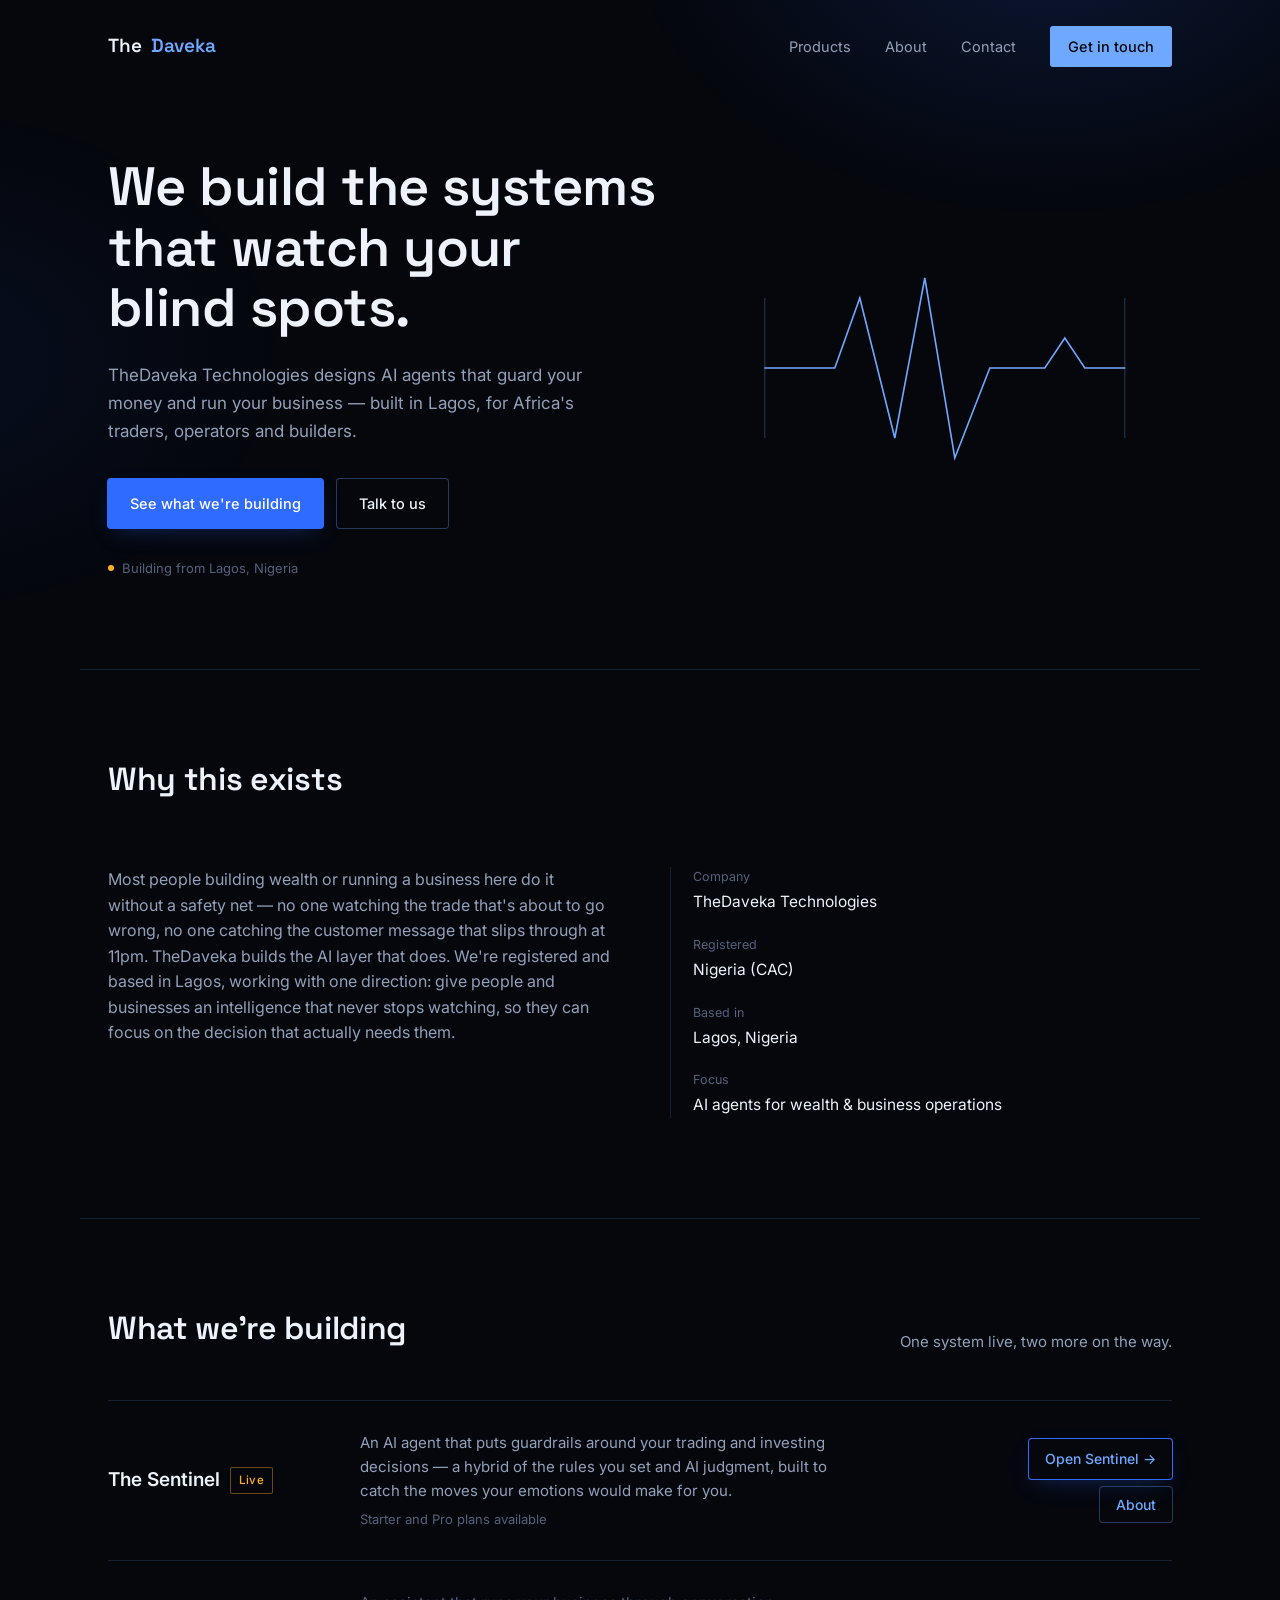
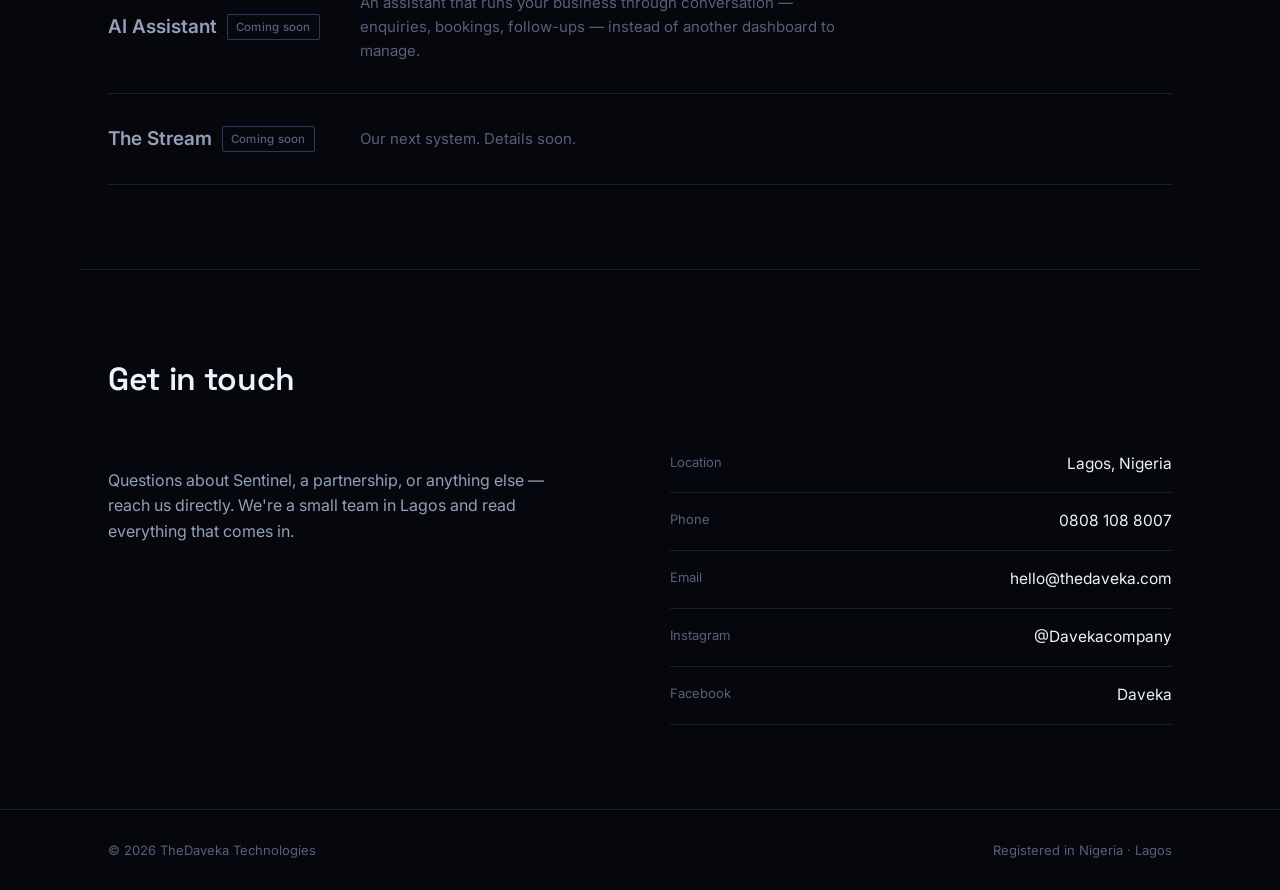
==== index.html @ 574f850a "Contact: use hello@thedaveka.com (fixes davecompany@gmail.com typo) Co-Authored-By: Claude Opus 5.5 " ====
<!DOCTYPE html>
<html lang="en">
<head>
<meta charset="UTF-8">
<meta name="viewport" content="width=device-width, initial-scale=1.0">
<title>TheDaveka Technologies — AI systems built to watch what matters</title>
<meta name="description" content="TheDaveka Technologies builds AI agents that guard your money and run your business. Based in Lagos, Nigeria.">
<link rel="icon" type="image/png" sizes="32x32" href="/favicon-32.png?v=3">
<link rel="icon" type="image/png" sizes="64x64" href="/favicon-64.png?v=3">
<link rel="apple-touch-icon" href="/apple-touch-icon.png">
<link rel="preconnect" href="https://fonts.googleapis.com">
<link rel="preconnect" href="https://fonts.gstatic.com" crossorigin>
<link href="https://fonts.googleapis.com/css2?family=Space+Grotesk:wght@400;500;600;700&family=Inter:wght@400;500;600&display=swap" rel="stylesheet">
<style>
  :root{
    --bg: #05070d;
    --bg-panel: #0a1120;
    --bg-panel-2: #0c1424;
    --rule: rgba(111,168,255,0.16);
    --rule-strong: rgba(111,168,255,0.32);
    --electric: #2f6bff;
    --electric-bright: #6fa8ff;
    --glow: rgba(47,107,255,0.35);
    --live: #ffb020;
    --text: #eef2fa;
    --text-muted: #93a0b8;
    --text-faint: #57607a;
    --max: 1120px;
  }
  *{ box-sizing: border-box; }
  html{ scroll-behavior: smooth; }
  body{
    margin:0; background: var(--bg); color: var(--text);
    font-family: 'Inter', -apple-system, sans-serif;
    font-size: 16px; line-height: 1.6; -webkit-font-smoothing: antialiased;
  }
  h1, h2, h3, .wordmark{ font-family: 'Space Grotesk', sans-serif; margin: 0; letter-spacing: -0.01em; }
  a{ color: inherit; text-decoration: none; }
  .wrap{ max-width: var(--max); margin: 0 auto; padding: 0 28px; }
  .ambient{
    position: fixed; inset: 0; z-index: 0; pointer-events: none;
    background:
      radial-gradient(700px 480px at 82% -8%, rgba(47,107,255,0.16), transparent 60%),
      radial-gradient(600px 420px at -6% 40%, rgba(47,107,255,0.08), transparent 60%);
  }
  header, main, footer{ position: relative; z-index: 1; }
  header{
    display:flex; align-items:center; justify-content:space-between;
    padding: 26px 28px; max-width: var(--max); margin: 0 auto;
  }
  .wordmark{ font-size: 19px; font-weight: 600; color: var(--text); display:flex; align-items:center; gap: 10px; }
  .wordmark span{ color: var(--electric-bright); }
  nav.links{ display:flex; align-items:center; gap: 34px; }
  nav.links a{ font-size: 14.5px; color: var(--text-muted); transition: color .15s ease; }
  nav.links a:hover{ color: var(--text); }
  nav.links a.cta{ color: var(--bg); background: var(--electric-bright); padding: 9px 18px; border-radius: 3px; font-weight: 500; }
  nav.links a.cta:hover{ background: #85b6ff; }
  .nav-toggle{ display:none; background:none; border:none; color: var(--text); font-size: 22px; cursor:pointer; }
  .hero{
    max-width: var(--max); margin: 0 auto; padding: 64px 28px 90px;
    display: grid; grid-template-columns: 1.1fr 0.9fr; gap: 56px; align-items: center;
  }
  .hero h1{ font-size: clamp(34px, 4.6vw, 54px); font-weight: 600; line-height: 1.12; color: var(--text); }
  .hero p.lede{ margin-top: 22px; max-width: 46ch; color: var(--text-muted); font-size: 17px; line-height: 1.65; }
  .hero .actions{ margin-top: 34px; display: flex; gap: 14px; flex-wrap: wrap; }
  .btn{ display: inline-block; padding: 13px 22px; border-radius: 3px; font-size: 14.5px; font-weight: 500; transition: all .15s ease; cursor: pointer; border: none; font-family: inherit; }
  .btn-primary{ background: var(--electric); color: #fff; box-shadow: 0 0 0 1px var(--electric), 0 8px 24px -8px var(--glow); }
  .btn-primary:hover{ background: var(--electric-bright); box-shadow: 0 0 0 1px var(--electric-bright), 0 8px 28px -6px var(--glow); }
  .btn-ghost{ color: var(--text); box-shadow: 0 0 0 1px var(--rule-strong); background: transparent; }
  .btn-ghost:hover{ box-shadow: 0 0 0 1px var(--electric-bright); }
  .btn-small{ padding: 9px 16px; font-size: 13px; }
  .hero .locale{ margin-top: 30px; font-size: 13px; color: var(--text-faint); display:flex; align-items:center; gap: 8px; }
  .dot{ width:6px; height:6px; border-radius:50%; background: var(--live); display:inline-block; flex-shrink:0; }
  .signal{ position: relative; height: 260px; }
  .signal svg{ width: 100%; height: 100%; display:block; }
  .signal-line{ fill:none; stroke: var(--electric-bright); stroke-width: 1.6; stroke-linecap: round; stroke-dasharray: 900; stroke-dashoffset: 900; animation: draw 2.2s ease-out forwards; }
  .rail{ stroke: var(--rule-strong); stroke-width: 1; }
  @keyframes draw{ to{ stroke-dashoffset: 0; } }
  @media (prefers-reduced-motion: reduce){ .signal-line{ animation: none; stroke-dashoffset: 0; } }
  section{ max-width: var(--max); margin: 0 auto; padding: 84px 28px; border-top: 1px solid var(--rule); }
  section > .head{ display:flex; justify-content: space-between; align-items: flex-end; gap: 24px; margin-bottom: 46px; }
  section h2{ font-size: clamp(24px, 3vw, 32px); font-weight: 600; }
  section .head p{ color: var(--text-muted); max-width: 38ch; font-size: 15px; margin: 10px 0 0; }
  .about-grid{ display:grid; grid-template-columns: 1fr 1fr; gap: 60px; }
  .about-grid p{ color: var(--text-muted); font-size: 16px; max-width: 52ch; }
  .facts{ display:flex; flex-direction: column; gap: 20px; padding-left: 22px; border-left: 1px solid var(--rule); }
  .facts dt{ font-size: 12.5px; color: var(--text-faint); margin-bottom: 3px; }
  .facts dd{ margin:0; font-size: 15.5px; color: var(--text); }
  .product-list{ border-top: 1px solid var(--rule); }
  .product{ display: grid; grid-template-columns: 220px 1fr auto; gap: 32px; align-items: center; padding: 30px 0; border-bottom: 1px solid var(--rule); position: relative; }
  .product .name{ display:flex; align-items:center; gap: 10px; font-size: 19px; font-weight: 600; }
  .status{ font-size: 11.5px; font-weight: 500; padding: 4px 9px; border-radius: 2px; letter-spacing: 0.02em; }
  .status.live{ color: var(--live); box-shadow: inset 0 0 0 1px rgba(255,176,32,0.4); }
  .status.soon{ color: var(--text-faint); box-shadow: inset 0 0 0 1px var(--rule-strong); }
  .product .desc{ color: var(--text-muted); font-size: 15px; max-width: 54ch; }
  .product .desc .meta{ display:block; margin-top: 6px; color: var(--text-faint); font-size: 13px; }
  .product .action{ display:flex; flex-direction: column; gap: 8px; align-items: flex-end; }
  .product .action a, .product .action button{ font-size: 14px; color: var(--electric-bright); white-space: nowrap; background:none; }
  .product .action a:hover, .product .action button:hover{ color: #fff; }
  .product.dim .name, .product.dim .desc{ color: var(--text-faint); }
  .product.dim .name{ color: var(--text-muted); }
  .sentinel-charts{ position: absolute; right: 0; top: 0; bottom: 0; width: 260px; opacity: 0.16; pointer-events: none; overflow: hidden; display:flex; }
  .sentinel-charts img{ height: 100%; width: auto; object-fit: cover; }
  @media (max-width: 860px){ .sentinel-charts{ display:none; } }
  .contact-grid{ display:grid; grid-template-columns: 1fr 1fr; gap: 60px; }
  .contact-grid p{ color: var(--text-muted); font-size: 16px; max-width: 44ch; }
  .contact-list{ list-style:none; margin:0; padding:0; }
  .contact-list li{ padding: 16px 0; border-bottom: 1px solid var(--rule); display:flex; justify-content: space-between; gap: 20px; }
  .contact-list li:first-child{ padding-top: 0; }
  .contact-list .label{ color: var(--text-faint); font-size: 13px; }
  .contact-list .value{ font-size: 15.5px; text-align:right; }
  .contact-list a.value:hover{ color: var(--electric-bright); }
  footer{ border-top: 1px solid var(--rule); }
  footer .wrap{ padding: 30px 28px; display:flex; justify-content: space-between; align-items:center; font-size: 13px; color: var(--text-faint); }
  .footer-brand{ display:flex; align-items:center; gap:8px; }
  .footer-mark{ height:16px; width:auto; opacity:0.8; }

  /* Modal */
  .modal-overlay{
    position: fixed; inset: 0; z-index: 50; background: rgba(2,3,7,0.72);
    display: none; align-items: flex-start; justify-content: center;
    padding: 60px 20px; overflow-y: auto; backdrop-filter: blur(3px);
  }
  .modal-overlay.open{ display: flex; }
  .modal{
    background: var(--bg-panel); border: 1px solid var(--rule-strong); border-radius: 6px;
    max-width: 640px; width: 100%; padding: 40px 36px 36px; position: relative;
    box-shadow: 0 30px 80px -20px rgba(0,0,0,0.6);
    animation: modalIn .25s ease-out;
  }
  @keyframes modalIn{ from{ opacity:0; transform: translateY(8px);} to{opacity:1; transform:translateY(0);} }
  @media (prefers-reduced-motion: reduce){ .modal{ animation: none; } }
  .modal-close{
    position: absolute; top: 20px; right: 20px; background: none; border: none;
    color: var(--text-faint); font-size: 22px; cursor: pointer; line-height: 1; padding: 4px;
  }
  .modal-close:hover{ color: var(--text); }
  .modal .status.live{ display:inline-block; margin-bottom: 14px; }
  .modal h3{ font-size: 26px; font-weight: 600; margin-bottom: 6px; }
  .modal .sub{ color: var(--text-muted); font-size: 15px; margin-bottom: 28px; }
  .modal h4{
    font-family: 'Space Grotesk', sans-serif; font-size: 13px; font-weight: 600;
    color: var(--electric-bright); text-transform: uppercase; letter-spacing: 0.06em;
    margin: 26px 0 10px;
  }
  .modal h4:first-of-type{ margin-top: 0; }
  .modal p{ color: var(--text-muted); font-size: 15px; line-height: 1.65; margin: 0; }
  .modal ul{ margin: 0; padding-left: 20px; color: var(--text-muted); font-size: 15px; line-height: 1.7; }
  .modal ul li{ margin-bottom: 6px; }
  .modal ol{ margin: 0; padding-left: 20px; color: var(--text-muted); font-size: 15px; line-height: 1.7; }
  .modal ol li{ margin-bottom: 8px; }
  .modal ol li strong{ color: var(--text); }

  @media (max-width: 860px){
    nav.links{
      position: fixed; inset: 64px 0 0 0; background: var(--bg); flex-direction: column;
      align-items: flex-start; padding: 30px 28px; gap: 22px; border-top: 1px solid var(--rule);
      transform: translateY(-8px); opacity: 0; pointer-events: none; transition: all .18s ease;
    }
    nav.links.open{ opacity:1; pointer-events:auto; transform: translateY(0); }
    .nav-toggle{ display:block; }
    .hero{ grid-template-columns: 1fr; padding-top: 40px; }
    .signal{ order:-1; height: 180px; }
    .about-grid, .contact-grid{ grid-template-columns: 1fr; gap: 40px; }
    .facts{ border-left:none; border-top: 1px solid var(--rule); padding-left:0; padding-top: 22px; }
    .product{ grid-template-columns: 1fr; gap: 10px; }
    .product .action{ align-items: flex-start; margin-top: 4px; }
    section{ padding: 60px 24px; }
    section > .head{ flex-direction:column; align-items:flex-start; }
    .modal{ padding: 30px 22px 26px; }
  }
</style>
</head>
<body>

<div class="ambient"></div>

<header>
  <a href="#top" class="wordmark">The<span>Daveka</span></a>
  <button class="nav-toggle" aria-label="Toggle menu" onclick="document.querySelector('nav.links').classList.toggle('open')">&#9776;</button>
  <nav class="links">
    <a href="#products">Products</a>
    <a href="#about">About</a>
    <a href="#contact">Contact</a>
    <a href="#contact" class="cta">Get in touch</a>
  </nav>
</header>

<main id="top">

  <div class="hero">
    <div>
      <h1>We build the systems that watch your blind spots.</h1>
      <p class="lede">TheDaveka Technologies designs AI agents that guard your money and run your business — built in Lagos, for Africa's traders, operators and builders.</p>
      <div class="actions">
        <a href="#products" class="btn btn-primary">See what we're building</a>
        <a href="#contact" class="btn btn-ghost">Talk to us</a>
      </div>
      <div class="locale"><span class="dot"></span> Building from Lagos, Nigeria</div>
    </div>

    <div class="signal">
      <svg viewBox="0 0 400 260" preserveAspectRatio="xMidYMid meet">
        <line class="rail" x1="20" y1="60" x2="20" y2="200"></line>
        <line class="rail" x1="380" y1="60" x2="380" y2="200"></line>
        <path class="signal-line" d="M 20 130 L 90 130 L 115 60 L 150 200 L 180 40 L 210 220 L 245 130 L 300 130 L 320 100 L 340 130 L 380 130"></path>
      </svg>
    </div>
  </div>

  <section id="about">
    <div class="head"><h2>Why this exists</h2></div>
    <div class="about-grid">
      <p>Most people building wealth or running a business here do it without a safety net — no one watching the trade that's about to go wrong, no one catching the customer message that slips through at 11pm. TheDaveka builds the AI layer that does. We're registered and based in Lagos, working with one direction: give people and businesses an intelligence that never stops watching, so they can focus on the decision that actually needs them.</p>
      <dl class="facts">
        <div><dt>Company</dt><dd>TheDaveka Technologies</dd></div>
        <div><dt>Registered</dt><dd>Nigeria (CAC)</dd></div>
        <div><dt>Based in</dt><dd>Lagos, Nigeria</dd></div>
        <div><dt>Focus</dt><dd>AI agents for wealth &amp; business operations</dd></div>
      </dl>
    </div>
  </section>

  <section id="products">
    <div class="head">
      <h2>What we're building</h2>
      <p>One system live, two more on the way.</p>
    </div>

    <div class="product-list">
      <div class="product">
        <div class="sentinel-charts">
          <img src="https://backend.composio.dev/api/v3/sl/-tG3QKhyFH" alt="">
          <img src="https://backend.composio.dev/api/v3/sl/f18t-yPF2W" alt="">
        </div>
        <div class="name">The Sentinel <span class="status live">Live</span></div>
        <div class="desc">An AI agent that puts guardrails around your trading and investing decisions — a hybrid of the rules you set and AI judgment, built to catch the moves your emotions would make for you.
          <span class="meta">Starter and Pro plans available</span>
        </div>
        <div class="action">
          <a class="btn btn-primary btn-small" href="/app">Open Sentinel &rarr;</a>
          <button class="btn btn-ghost btn-small" onclick="document.getElementById('sentinel-modal').classList.add('open'); document.body.style.overflow='hidden';">About</button>
        </div>
      </div>

      <div class="product dim">
        <div class="name">AI Assistant <span class="status soon">Coming soon</span></div>
        <div class="desc">An assistant that runs your business through conversation — enquiries, bookings, follow-ups — instead of another dashboard to manage.</div>
        <div class="action"></div>
      </div>

      <div class="product dim">
        <div class="name">The Stream <span class="status soon">Coming soon</span></div>
        <div class="desc">Our next system. Details soon.</div>
        <div class="action"></div>
      </div>
    </div>
  </section>

  <section id="contact">
    <div class="head"><h2>Get in touch</h2></div>
    <div class="contact-grid">
      <p>Questions about Sentinel, a partnership, or anything else — reach us directly. We're a small team in Lagos and read everything that comes in.</p>
      <ul class="contact-list">
        <li><span class="label">Location</span><span class="value">Lagos, Nigeria</span></li>
        <li><span class="label">Phone</span><a class="value" href="tel:+2348081088007">0808 108 8007</a></li>
        <li><span class="label">Email</span><a class="value" href="mailto:hello@thedaveka.com">hello@thedaveka.com</a></li>
        <li><span class="label">Instagram</span><a class="value" href="https://instagram.com/Davekacompany" target="_blank" rel="noopener">@Davekacompany</a></li>
        <li><span class="label">Facebook</span><a class="value" href="https://facebook.com/Daveka" target="_blank" rel="noopener">Daveka</a></li>
      </ul>
    </div>
  </section>

</main>

<footer>
  <div class="wrap">
    <span class="footer-brand">&copy; 2026 TheDaveka Technologies</span>
    <span>Registered in Nigeria &middot; Lagos</span>
  </div>
</footer>

<!-- Sentinel About Modal -->
<div class="modal-overlay" id="sentinel-modal" onclick="if(event.target===this){this.classList.remove('open'); document.body.style.overflow='';}">
  <div class="modal">
    <button class="modal-close" aria-label="Close" onclick="document.getElementById('sentinel-modal').classList.remove('open'); document.body.style.overflow='';">&times;</button>
    <span class="status live">Live</span>
    <h3>The Sentinel</h3>
    <p class="sub">An AI wealth guardrail agent, built to catch the moves your emotions would make for you.</p>

    <h4>What it is</h4>
    <p>Sentinel connects to your brokerage account and watches every trade against limits you set — combining hard rules with AI judgment, rather than relying on either alone. It doesn't trade for you; it catches the decisions you'd regret before they happen.</p>

    <h4>How to use it</h4>
    <ol>
      <li><strong>Connect your brokerage</strong> — one-time link to your existing account.</li>
      <li><strong>Set your guardrails</strong> — a per-transaction limit, a monthly allowance, and whether new asset classes are locked.</li>
      <li><strong>Let it watch</strong> — Sentinel monitors continuously, no manual checking required.</li>
      <li><strong>Review the log</strong> — every approved or blocked action comes with a plain-language reason.</li>
    </ol>

    <h4>Benefits</h4>
    <ul>
      <li>Removes emotional decision-making from high-stakes moments</li>
      <li>Full transparency — every action logged with its reasoning</li>
      <li>Works alongside you, not instead of you — you set the limits, it enforces them</li>
      <li>Scales from a single guardrail to full portfolio-wide discipline</li>
    </ul>

    <h4>Qualities</h4>
    <ul>
      <li>Hybrid intelligence — hard rules and AI judgment together, not one or the other</li>
      <li>Built for real accounts, with a live brokerage connection</li>
      <li>Always-on monitoring, nothing to remember to check</li>
      <li>Designed in Lagos for traders and operators who don't have a safety net</li>
    </ul>

    <p style="margin-top:24px"><a class="btn btn-primary" href="/app">Open Sentinel &rarr;</a></p>
  </div>
</div>

</body>
</html>
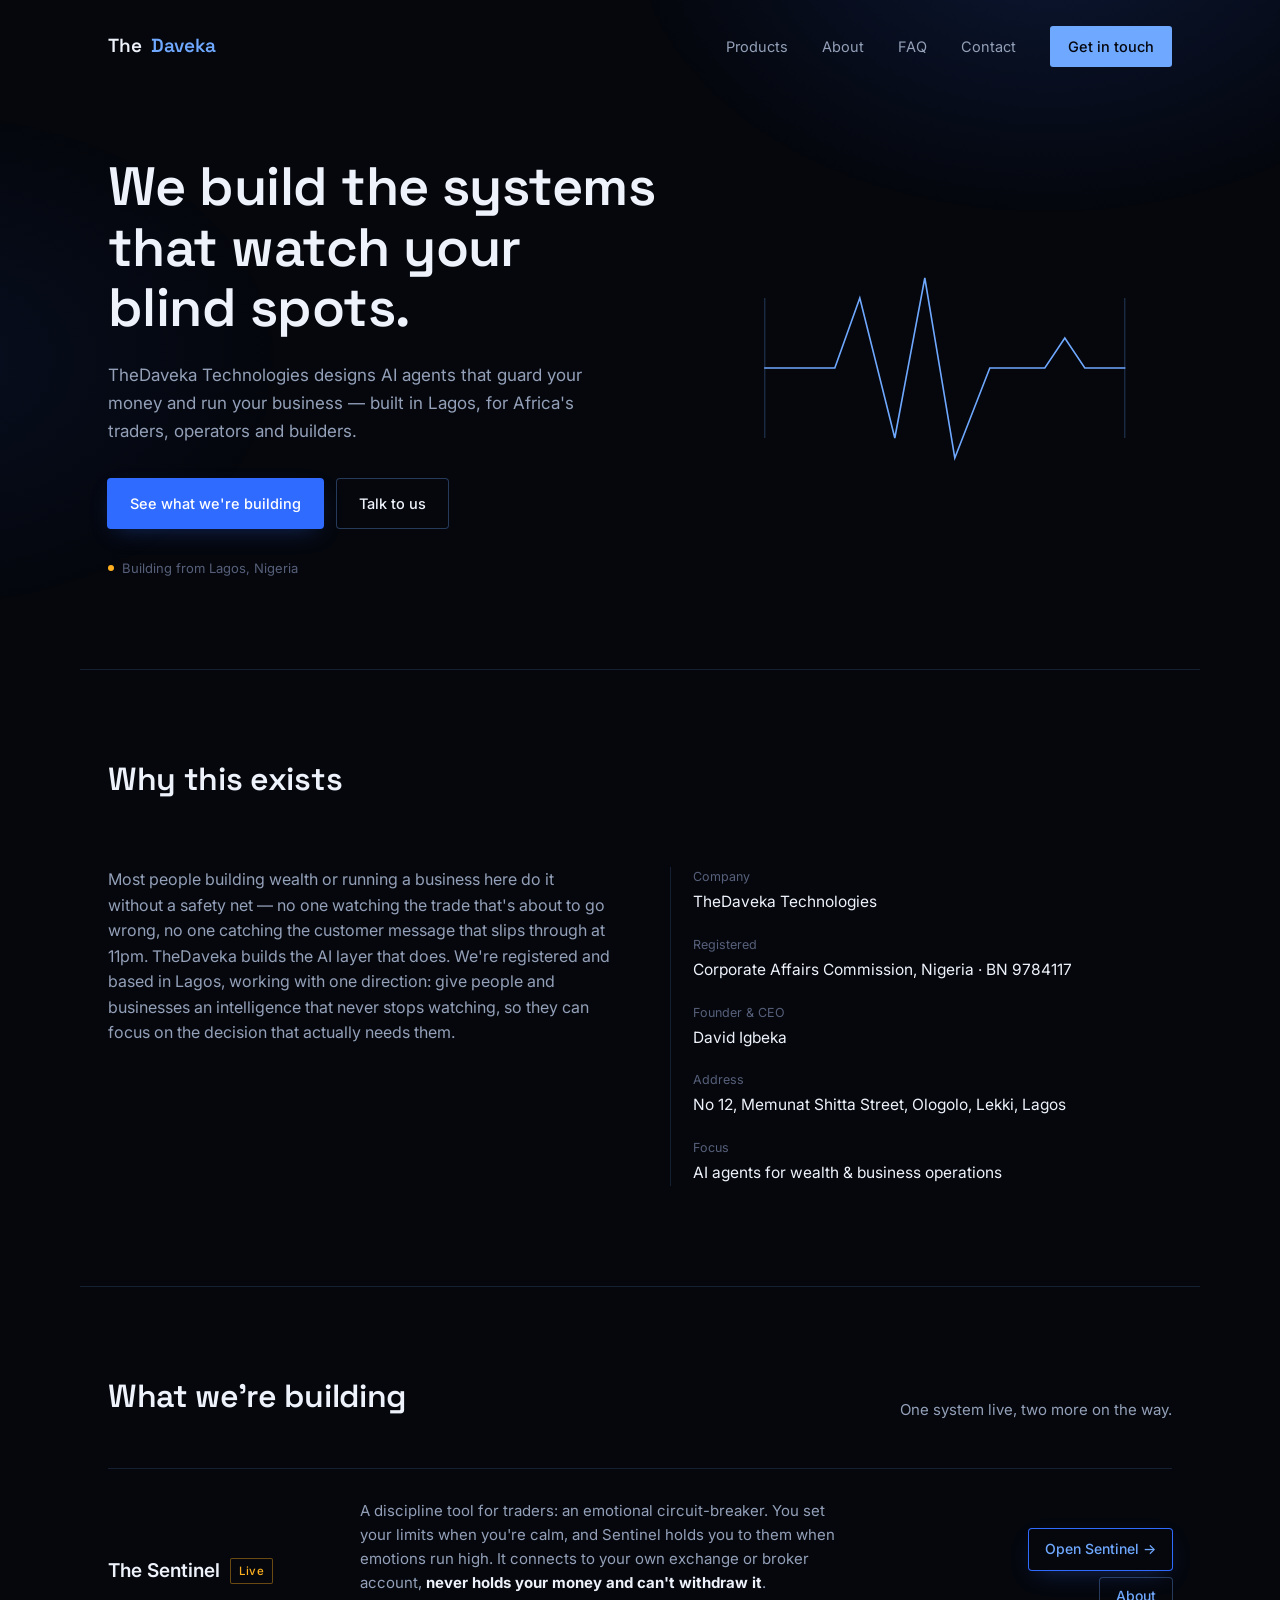
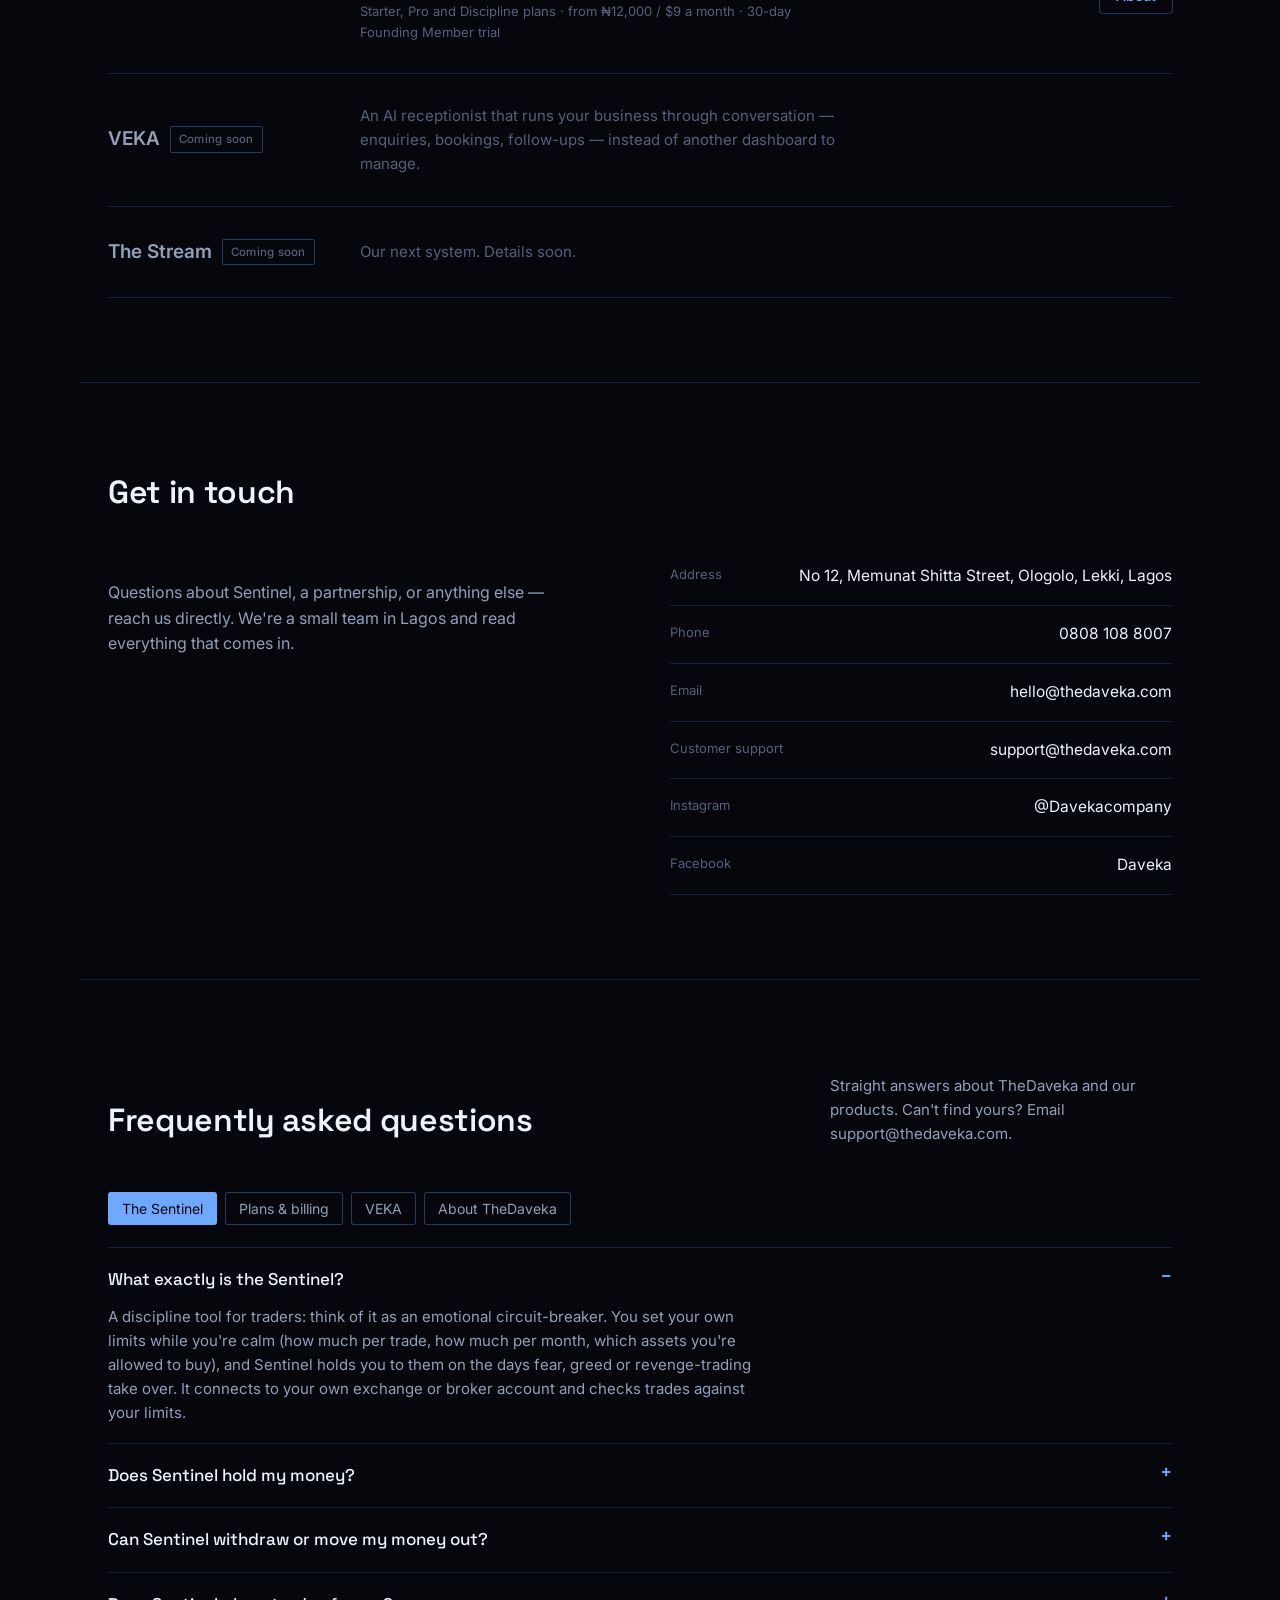
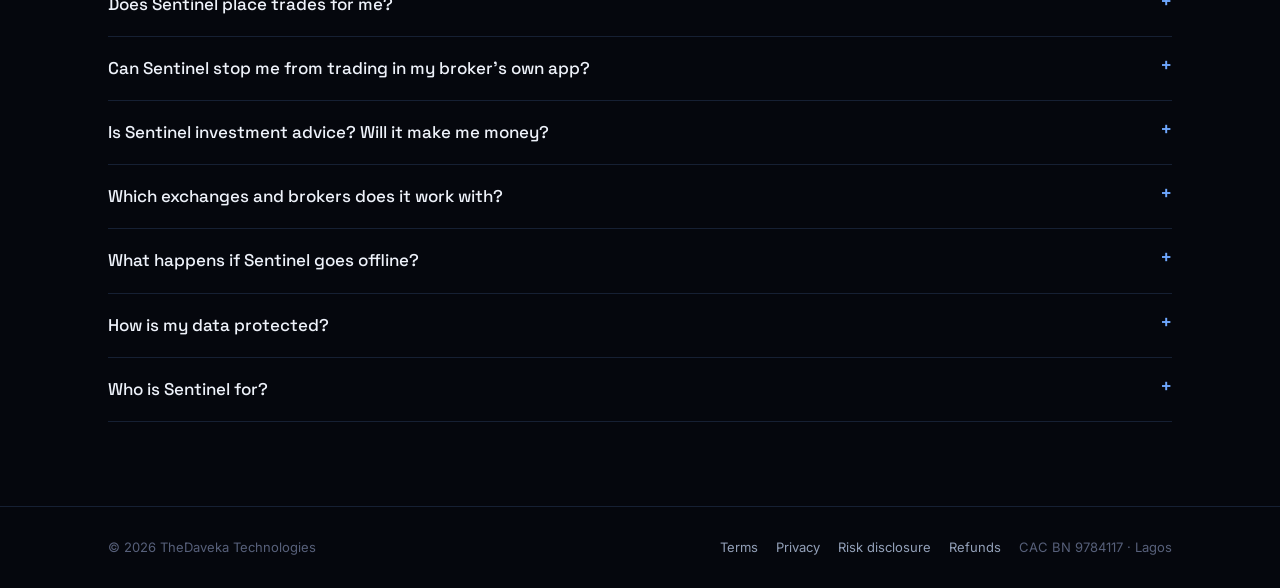
==== commit 06ad28f9: "Add legal pages, FAQ and Sentinel clarity - Terms, Privacy, Risk Disclosure and Cancellation & Refun" ====
--- a/index.html
+++ b/index.html
@@ -115,6 +115,26 @@
   .footer-brand{ display:flex; align-items:center; gap:8px; }
   .footer-mark{ height:16px; width:auto; opacity:0.8; }
 
+  .footer-links{ display:flex; gap:18px; flex-wrap:wrap; align-items:center; }
+  .footer-links a{ color: var(--text-muted); }
+  .footer-links a:hover{ color: var(--text); }
+  .faq-tabs{ display:flex; gap:8px; flex-wrap:wrap; margin-bottom: 22px; }
+  .faq-tab{ background:none; border:none; font-family:inherit; font-size:14px; color: var(--text-muted); padding: 8px 14px; border-radius: 3px; box-shadow: inset 0 0 0 1px var(--rule-strong); cursor:pointer; }
+  .faq-tab:hover{ color: var(--text); }
+  .faq-tab.on{ color: var(--bg); background: var(--electric-bright); box-shadow:none; }
+  .faq-group{ display:none; border-top: 1px solid var(--rule); }
+  .faq-group.on{ display:block; }
+  .faq-group details{ border-bottom: 1px solid var(--rule); padding: 18px 0; }
+  .faq-group summary{ cursor:pointer; font-family:'Space Grotesk',sans-serif; font-size: 17px; font-weight: 500; list-style:none; display:flex; justify-content:space-between; gap:20px; }
+  .faq-group summary::-webkit-details-marker{ display:none; }
+  .faq-group summary::after{ content:'+'; color: var(--electric-bright); font-size: 20px; line-height:1; }
+  .faq-group details[open] summary::after{ content:'\2212'; }
+  .faq-group details p, .faq-group details ul{ color: var(--text-muted); font-size: 15px; max-width: 72ch; margin: 12px 0 0; }
+  .faq-group details ul{ padding-left: 20px; }
+  .faq-group details a{ color: var(--electric-bright); }
+  .faq-group details strong{ color: var(--text); }
+  @media (max-width: 860px){ footer .wrap{ flex-direction:column; align-items:flex-start; gap:12px; } }
+
   /* Modal */
   .modal-overlay{
     position: fixed; inset: 0; z-index: 50; background: rgba(2,3,7,0.72);
@@ -181,6 +201,7 @@
   <nav class="links">
     <a href="#products">Products</a>
     <a href="#about">About</a>
+    <a href="#faq">FAQ</a>
     <a href="#contact">Contact</a>
     <a href="#contact" class="cta">Get in touch</a>
   </nav>
@@ -214,8 +235,9 @@
       <p>Most people building wealth or running a business here do it without a safety net — no one watching the trade that's about to go wrong, no one catching the customer message that slips through at 11pm. TheDaveka builds the AI layer that does. We're registered and based in Lagos, working with one direction: give people and businesses an intelligence that never stops watching, so they can focus on the decision that actually needs them.</p>
       <dl class="facts">
         <div><dt>Company</dt><dd>TheDaveka Technologies</dd></div>
-        <div><dt>Registered</dt><dd>Nigeria (CAC)</dd></div>
-        <div><dt>Based in</dt><dd>Lagos, Nigeria</dd></div>
+        <div><dt>Registered</dt><dd>Corporate Affairs Commission, Nigeria &middot; BN 9784117</dd></div>
+        <div><dt>Founder &amp; CEO</dt><dd>David Igbeka</dd></div>
+        <div><dt>Address</dt><dd>No 12, Memunat Shitta Street, Ologolo, Lekki, Lagos</dd></div>
         <div><dt>Focus</dt><dd>AI agents for wealth &amp; business operations</dd></div>
       </dl>
     </div>
@@ -234,8 +256,8 @@
           <img src="https://backend.composio.dev/api/v3/sl/f18t-yPF2W" alt="">
         </div>
         <div class="name">The Sentinel <span class="status live">Live</span></div>
-        <div class="desc">An AI agent that puts guardrails around your trading and investing decisions — a hybrid of the rules you set and AI judgment, built to catch the moves your emotions would make for you.
-          <span class="meta">Starter and Pro plans available</span>
+        <div class="desc">A discipline tool for traders: an emotional circuit-breaker. You set your limits when you're calm, and Sentinel holds you to them when emotions run high. It connects to your own exchange or broker account, <strong style="color:var(--text)">never holds your money and can't withdraw it</strong>.
+          <span class="meta">Starter, Pro and Discipline plans &middot; from &#8358;12,000 / $9 a month &middot; 30-day Founding Member trial</span>
         </div>
         <div class="action">
           <a class="btn btn-primary btn-small" href="/app">Open Sentinel &rarr;</a>
@@ -244,8 +266,8 @@
       </div>
 
       <div class="product dim">
-        <div class="name">AI Assistant <span class="status soon">Coming soon</span></div>
-        <div class="desc">An assistant that runs your business through conversation — enquiries, bookings, follow-ups — instead of another dashboard to manage.</div>
+        <div class="name">VEKA <span class="status soon">Coming soon</span></div>
+        <div class="desc">An AI receptionist that runs your business through conversation — enquiries, bookings, follow-ups — instead of another dashboard to manage.</div>
         <div class="action"></div>
       </div>
 
@@ -262,21 +284,93 @@
     <div class="contact-grid">
       <p>Questions about Sentinel, a partnership, or anything else — reach us directly. We're a small team in Lagos and read everything that comes in.</p>
       <ul class="contact-list">
-        <li><span class="label">Location</span><span class="value">Lagos, Nigeria</span></li>
+        <li><span class="label">Address</span><span class="value">No 12, Memunat Shitta Street, Ologolo, Lekki, Lagos</span></li>
         <li><span class="label">Phone</span><a class="value" href="tel:+2348081088007">0808 108 8007</a></li>
         <li><span class="label">Email</span><a class="value" href="mailto:hello@thedaveka.com">hello@thedaveka.com</a></li>
+        <li><span class="label">Customer support</span><a class="value" href="mailto:support@thedaveka.com">support@thedaveka.com</a></li>
         <li><span class="label">Instagram</span><a class="value" href="https://instagram.com/Davekacompany" target="_blank" rel="noopener">@Davekacompany</a></li>
         <li><span class="label">Facebook</span><a class="value" href="https://facebook.com/Daveka" target="_blank" rel="noopener">Daveka</a></li>
       </ul>
     </div>
   </section>
 
+  <section id="faq">
+    <div class="head">
+      <h2>Frequently asked questions</h2>
+      <p>Straight answers about TheDaveka and our products. Can't find yours? Email support@thedaveka.com.</p>
+    </div>
+
+    <div class="faq-tabs" role="tablist">
+      <button class="faq-tab on" data-tab="faq-sentinel">The Sentinel</button>
+      <button class="faq-tab" data-tab="faq-billing">Plans &amp; billing</button>
+      <button class="faq-tab" data-tab="faq-veka">VEKA</button>
+      <button class="faq-tab" data-tab="faq-general">About TheDaveka</button>
+    </div>
+
+    <div class="faq-group on" id="faq-sentinel">
+      <details open><summary>What exactly is the Sentinel?</summary>
+        <p>A discipline tool for traders: think of it as an emotional circuit-breaker. You set your own limits while you're calm (how much per trade, how much per month, which assets you're allowed to buy), and Sentinel holds you to them on the days fear, greed or revenge-trading take over. It connects to your own exchange or broker account and checks trades against your limits.</p></details>
+      <details><summary>Does Sentinel hold my money?</summary>
+        <p><strong>No. Never.</strong> Your money stays in your own exchange or broker account the whole time. Sentinel is software that connects to that account; it is not a wallet, bank, broker or fund, and we never receive, hold or manage your funds.</p></details>
+      <details><summary>Can Sentinel withdraw or move my money out?</summary>
+        <p><strong>No.</strong> Sentinel refuses any API key that has withdrawal permission. Where an exchange can't tell us a key's permissions, you must confirm the key can't withdraw before Sentinel will accept it. For MetaTrader, Sentinel only uses your read-only investor password. Even in the worst case, a Sentinel connection can't send your money anywhere.</p></details>
+      <details><summary>Does Sentinel place trades for me?</summary>
+        <p>Only if you allow it, and only inside your limits. You choose the access level when you connect:</p>
+        <ul>
+          <li><strong>Read-only:</strong> Sentinel watches your account and alerts you. It cannot place trades.</li>
+          <li><strong>Trading access:</strong> Sentinel can place trades you approve with one tap. If you also switch on <strong>Autopilot</strong> (off by default), it may place at most one trade a day on its own, still inside every limit you've set.</li>
+        </ul>
+        <p>Any trade above your confirmation amount always waits for your fingerprint or passkey.</p></details>
+      <details><summary>Can Sentinel stop me from trading in my broker's own app?</summary>
+        <p>No, and we want to be upfront about that. Sentinel can't block a trade you place directly in your exchange or broker's own app or website. What it does is check your account for those trades and email you if one breaks your limits, so you see it straight away instead of finding out at the end of the month.</p></details>
+      <details><summary>Is Sentinel investment advice? Will it make me money?</summary>
+        <p>No and no. Sentinel's recommendations are generated automatically from market data and your own rules. They're not personal investment advice, and Sentinel doesn't predict markets or guarantee profits. Its job is to protect you from your worst decisions, not to promise returns. Trading is risky and you can lose money. See our <a href="/risk">Risk Disclosure</a>.</p></details>
+      <details><summary>Which exchanges and brokers does it work with?</summary>
+        <p>Through SnapTrade: Coinbase, Binance, Kraken, Alpaca, Robinhood, Webull and many more. By API key: KuCoin, Luno and Quidax. Monitoring only: MetaTrader 4/5 brokers such as Exness, HFM and FXTM, and Deriv. The full, current list is on the connect screen in the app.</p></details>
+      <details><summary>What happens if Sentinel goes offline?</summary>
+        <p>Nothing happens to your money. Your exchange or broker account keeps working normally; Sentinel just can't monitor or alert until it's back. It doesn't sit between you and your account.</p></details>
+      <details><summary>How is my data protected?</summary>
+        <p>API keys are encrypted before they're stored, passwords are stored only as one-way hashes, all traffic uses HTTPS, and you can protect your account with a fingerprint or passkey. We never sell your data. See our <a href="/privacy">Privacy Policy</a>.</p></details>
+      <details><summary>Who is Sentinel for?</summary>
+        <p>Retail traders and investors in crypto, stocks and forex who know their own rules but sometimes break them in the moment, in Nigeria and worldwide.</p></details>
+    </div>
+
+    <div class="faq-group" id="faq-billing">
+      <details open><summary>How much does Sentinel cost?</summary>
+        <p><strong>Starter</strong> ₦12,000 / $9 a month · <strong>Pro</strong> ₦40,000 / $29 a month · <strong>Discipline</strong> ₦90,000 / $69 a month. Starter covers your guardrails, one-tap recommendations, optional Autopilot and alerts. Pro adds an AI agent that explains every recommendation in plain language. Discipline adds staged plans that complete large trades in safe steps.</p></details>
+      <details><summary>Is there a free trial?</summary>
+        <p>Yes. Founding Members can start a 30-day free trial with no card required. Founding Members on US-dollar pricing also keep the price they started on for as long as they stay subscribed.</p></details>
+      <details><summary>How do I pay?</summary>
+        <p>Naira payments go through Paystack (card, bank transfer and other local options). International card payments in US dollars are being added through Flutterwave. We never see or store your card details.</p></details>
+      <details><summary>Can I cancel anytime? Do you give refunds?</summary>
+        <p>You can cancel anytime in the app (Plans → "Update card or cancel subscription") or by emailing us. You keep access until the end of the month you've paid for and won't be charged again. Payments are non-refundable, except where the law requires it or you were charged in error. Full details: <a href="/refunds">Cancellation &amp; Refund Policy</a>.</p></details>
+      <details><summary>Can I change plans?</summary>
+        <p>Yes. Email support@thedaveka.com and we'll move you to the plan you want, without double-charging you.</p></details>
+      <details><summary>How do I close my account?</summary>
+        <p>Email support@thedaveka.com from your account's email address and we'll close it and delete your data, except records we must keep by law.</p></details>
+    </div>
+
+    <div class="faq-group" id="faq-veka">
+      <details open><summary>What is VEKA?</summary>
+        <p>VEKA is our upcoming AI receptionist for businesses. Details and FAQs will be added here when it launches.</p></details>
+    </div>
+
+    <div class="faq-group" id="faq-general">
+      <details open><summary>Who is TheDaveka?</summary>
+        <p>TheDaveka Technologies is a Nigerian technology company registered with the Corporate Affairs Commission (Business Name No. 9784117), founded and run by David Igbeka and based in Lekki, Lagos. We build AI systems that guard people's money and run businesses.</p></details>
+      <details><summary>Is TheDaveka a broker, bank or investment company?</summary>
+        <p>No. We make software. We don't hold customer money, take deposits, manage investments or give investment advice.</p></details>
+      <details><summary>How do I contact you?</summary>
+        <p>Email support@thedaveka.com for help with Sentinel, or hello@thedaveka.com for anything else. Call 0808 108 8007, or write to No 12, Memunat Shitta Street, Ologolo, Lekki, Lagos.</p></details>
+    </div>
+  </section>
+
 </main>
 
 <footer>
   <div class="wrap">
     <span class="footer-brand">&copy; 2026 TheDaveka Technologies</span>
-    <span>Registered in Nigeria &middot; Lagos</span>
+    <span class="footer-links"><a href="/terms">Terms</a><a href="/privacy">Privacy</a><a href="/risk">Risk disclosure</a><a href="/refunds">Refunds</a><span>CAC BN 9784117 &middot; Lagos</span></span>
   </div>
 </footer>
 
@@ -286,10 +380,26 @@
     <button class="modal-close" aria-label="Close" onclick="document.getElementById('sentinel-modal').classList.remove('open'); document.body.style.overflow='';">&times;</button>
     <span class="status live">Live</span>
     <h3>The Sentinel</h3>
-    <p class="sub">An AI wealth guardrail agent, built to catch the moves your emotions would make for you.</p>
+    <p class="sub">A discipline tool for traders, built to catch the moves your emotions would make for you.</p>
 
     <h4>What it is</h4>
-    <p>Sentinel connects to your brokerage account and watches every trade against limits you set — combining hard rules with AI judgment, rather than relying on either alone. It doesn't trade for you; it catches the decisions you'd regret before they happen.</p>
+    <p>Sentinel is an emotional circuit-breaker. You set your own limits while you're calm: how much per trade, how much per month, which assets you're allowed to buy. Sentinel connects to your own exchange or broker account and holds you to those limits, combining hard rules with AI judgment.</p>
+
+    <h4>What it does</h4>
+    <ul>
+      <li>Reads your balances, holdings and trades, with your permission</li>
+      <li>With read-only access, monitors your account and alerts you</li>
+      <li>With trading access, places trades you approve, or Autopilot trades if you switch it on (at most one a day), <strong>only inside your limits</strong></li>
+      <li>Emails you when a trade made outside Sentinel breaks your limits</li>
+    </ul>
+
+    <h4>What it never does</h4>
+    <ul>
+      <li><strong>Never holds your money.</strong> Your funds stay with your exchange or broker</li>
+      <li><strong>Never withdraws or moves money out.</strong> It refuses API keys that can withdraw</li>
+      <li>Doesn't give investment advice or promise profits</li>
+      <li>Can't stop a trade you place directly in your broker's own app (it alerts you instead)</li>
+    </ul>
 
     <h4>How to use it</h4>
     <ol>
@@ -319,5 +429,11 @@
   </div>
 </div>
 
+<script>
+document.querySelectorAll('.faq-tab').forEach(function(b){b.addEventListener('click',function(){
+  document.querySelectorAll('.faq-tab').forEach(function(x){x.classList.toggle('on',x===b)});
+  document.querySelectorAll('.faq-group').forEach(function(g){g.classList.toggle('on',g.id===b.dataset.tab)});
+});});
+</script>
 </body>
 </html>
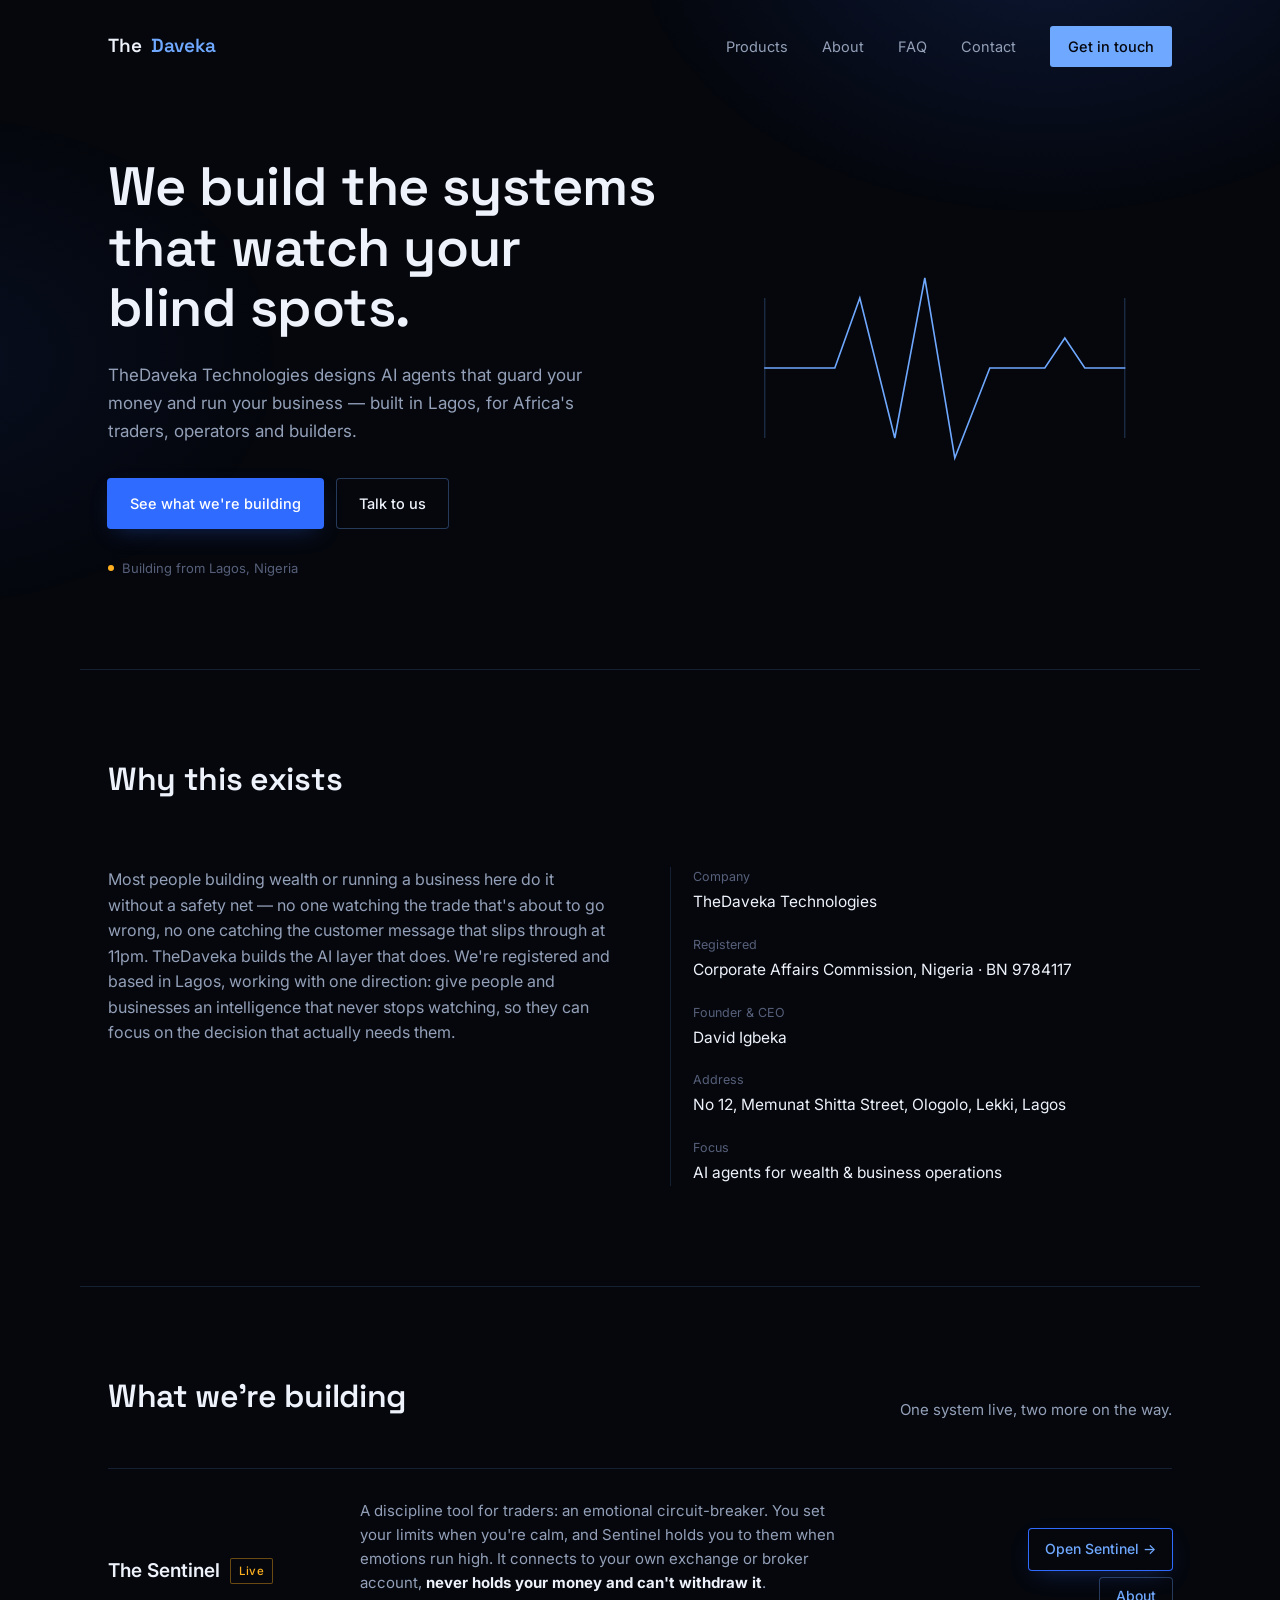
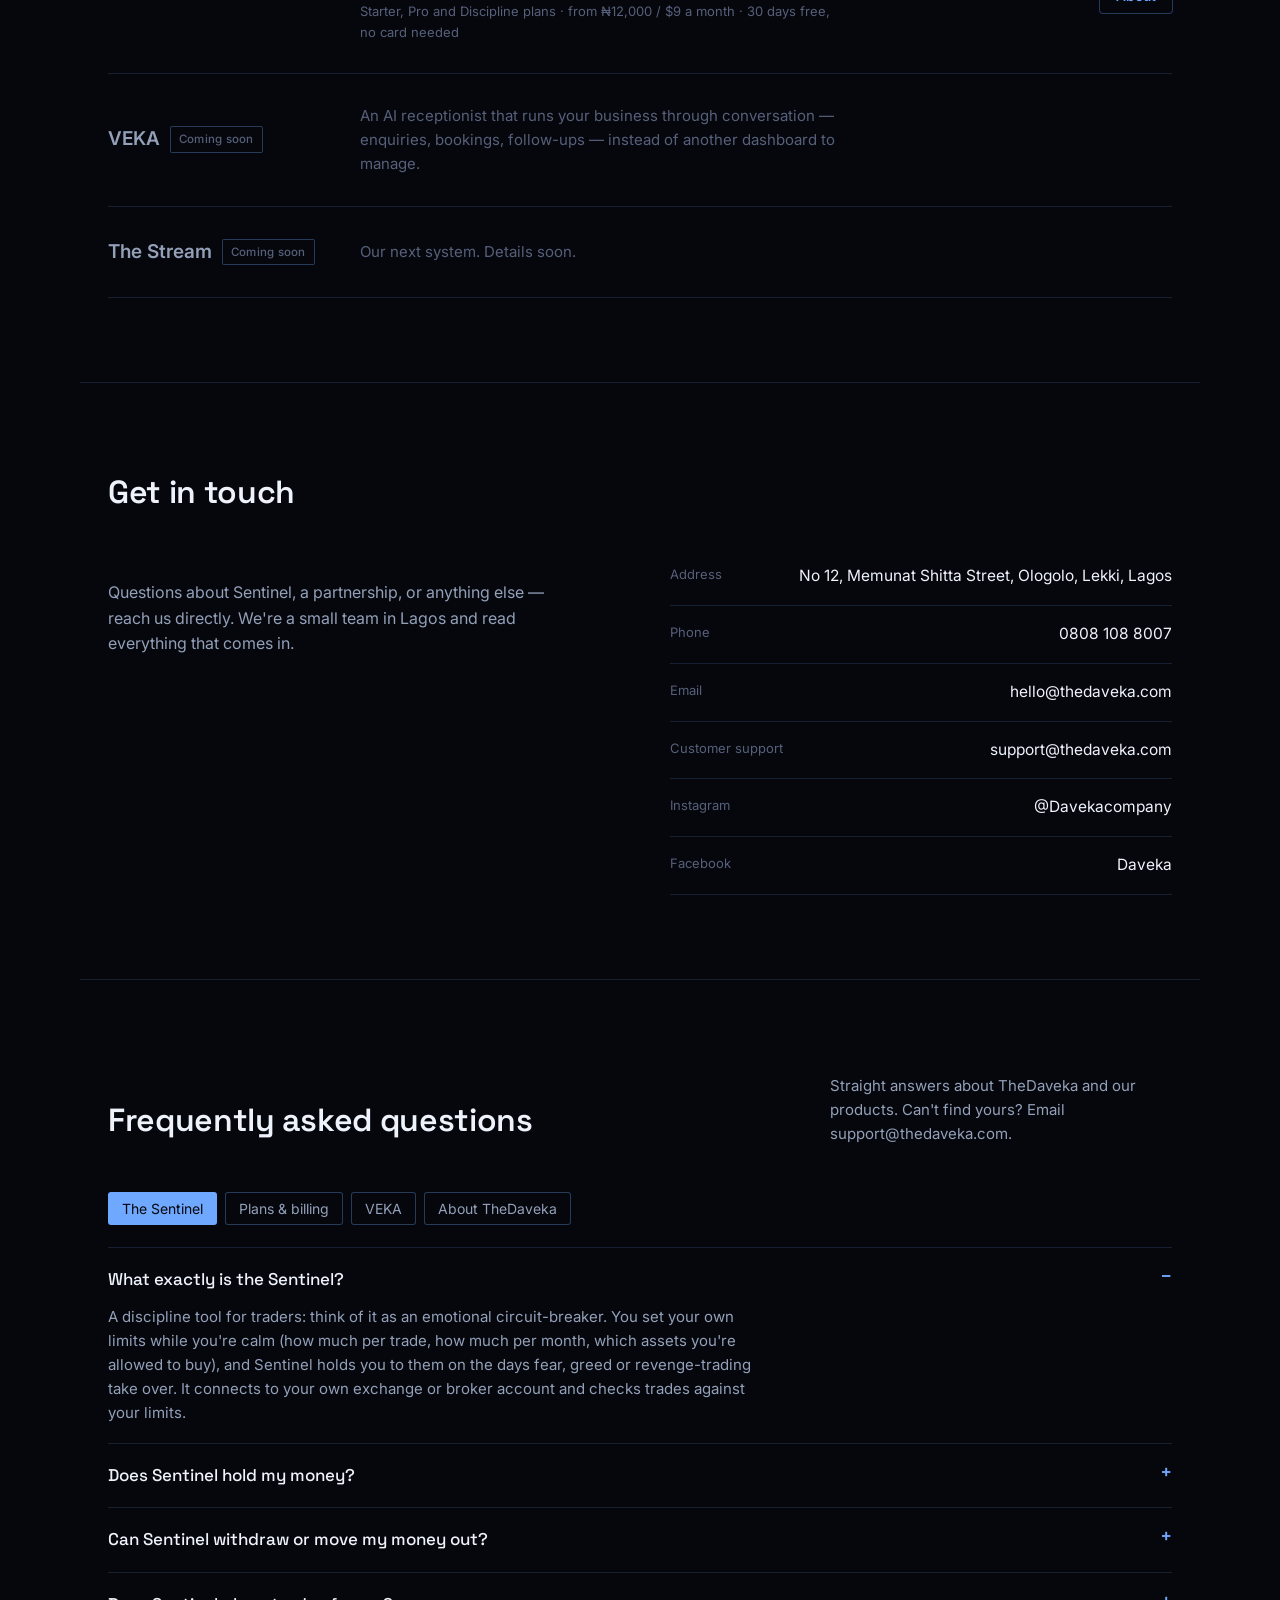
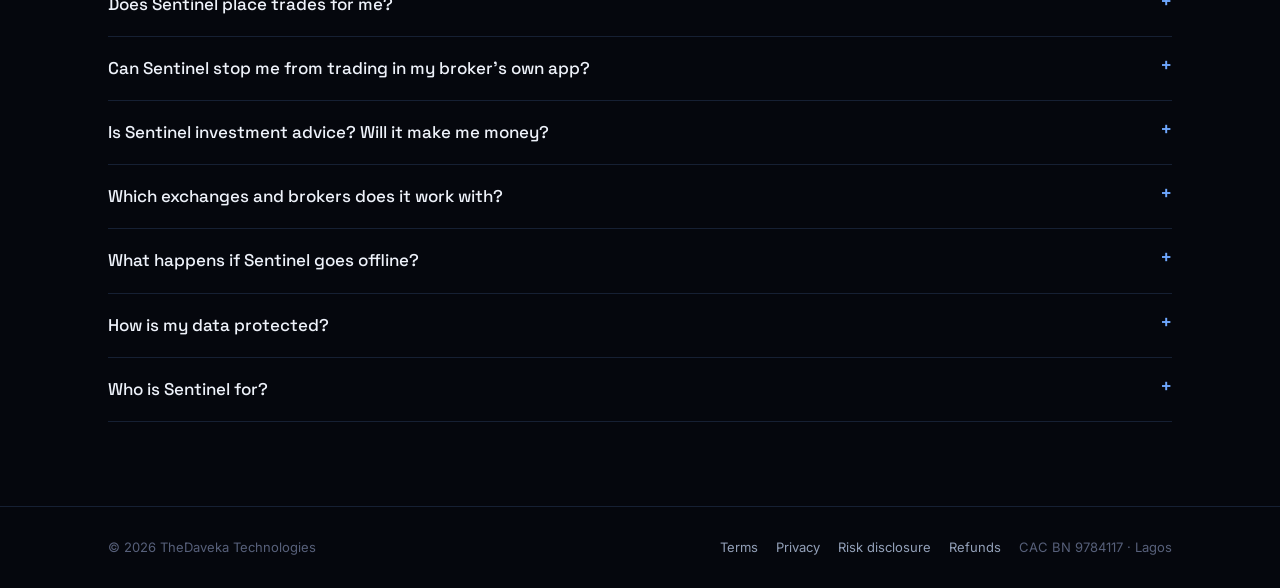
==== commit 01e157d4: "Free trial copy: 30 days free for everyone, no card needed Co-Authored-By: Claude Opus 5.5 <noreply@" ====
--- a/index.html
+++ b/index.html
@@ -257,7 +257,7 @@
         </div>
         <div class="name">The Sentinel <span class="status live">Live</span></div>
         <div class="desc">A discipline tool for traders: an emotional circuit-breaker. You set your limits when you're calm, and Sentinel holds you to them when emotions run high. It connects to your own exchange or broker account, <strong style="color:var(--text)">never holds your money and can't withdraw it</strong>.
-          <span class="meta">Starter, Pro and Discipline plans &middot; from &#8358;12,000 / $9 a month &middot; 30-day Founding Member trial</span>
+          <span class="meta">Starter, Pro and Discipline plans &middot; from &#8358;12,000 / $9 a month &middot; 30 days free, no card needed</span>
         </div>
         <div class="action">
           <a class="btn btn-primary btn-small" href="/app">Open Sentinel &rarr;</a>
@@ -339,7 +339,7 @@
       <details open><summary>How much does Sentinel cost?</summary>
         <p><strong>Starter</strong> ₦12,000 / $9 a month · <strong>Pro</strong> ₦40,000 / $29 a month · <strong>Discipline</strong> ₦90,000 / $69 a month. Starter covers your guardrails, one-tap recommendations, optional Autopilot and alerts. Pro adds an AI agent that explains every recommendation in plain language. Discipline adds staged plans that complete large trades in safe steps.</p></details>
       <details><summary>Is there a free trial?</summary>
-        <p>Yes. Founding Members can start a 30-day free trial with no card required. Founding Members on US-dollar pricing also keep the price they started on for as long as they stay subscribed.</p></details>
+        <p>Yes. Every new user, in Nigeria and abroad, can start any plan free for 30 days, with no card required. Nothing is charged when the trial ends; you only pay if you choose to continue. Founding Members on US-dollar pricing also keep the price they started on for as long as they stay subscribed.</p></details>
       <details><summary>How do I pay?</summary>
         <p>Naira payments go through Paystack (card, bank transfer and other local options). International card payments in US dollars are being added through Flutterwave. We never see or store your card details.</p></details>
       <details><summary>Can I cancel anytime? Do you give refunds?</summary>
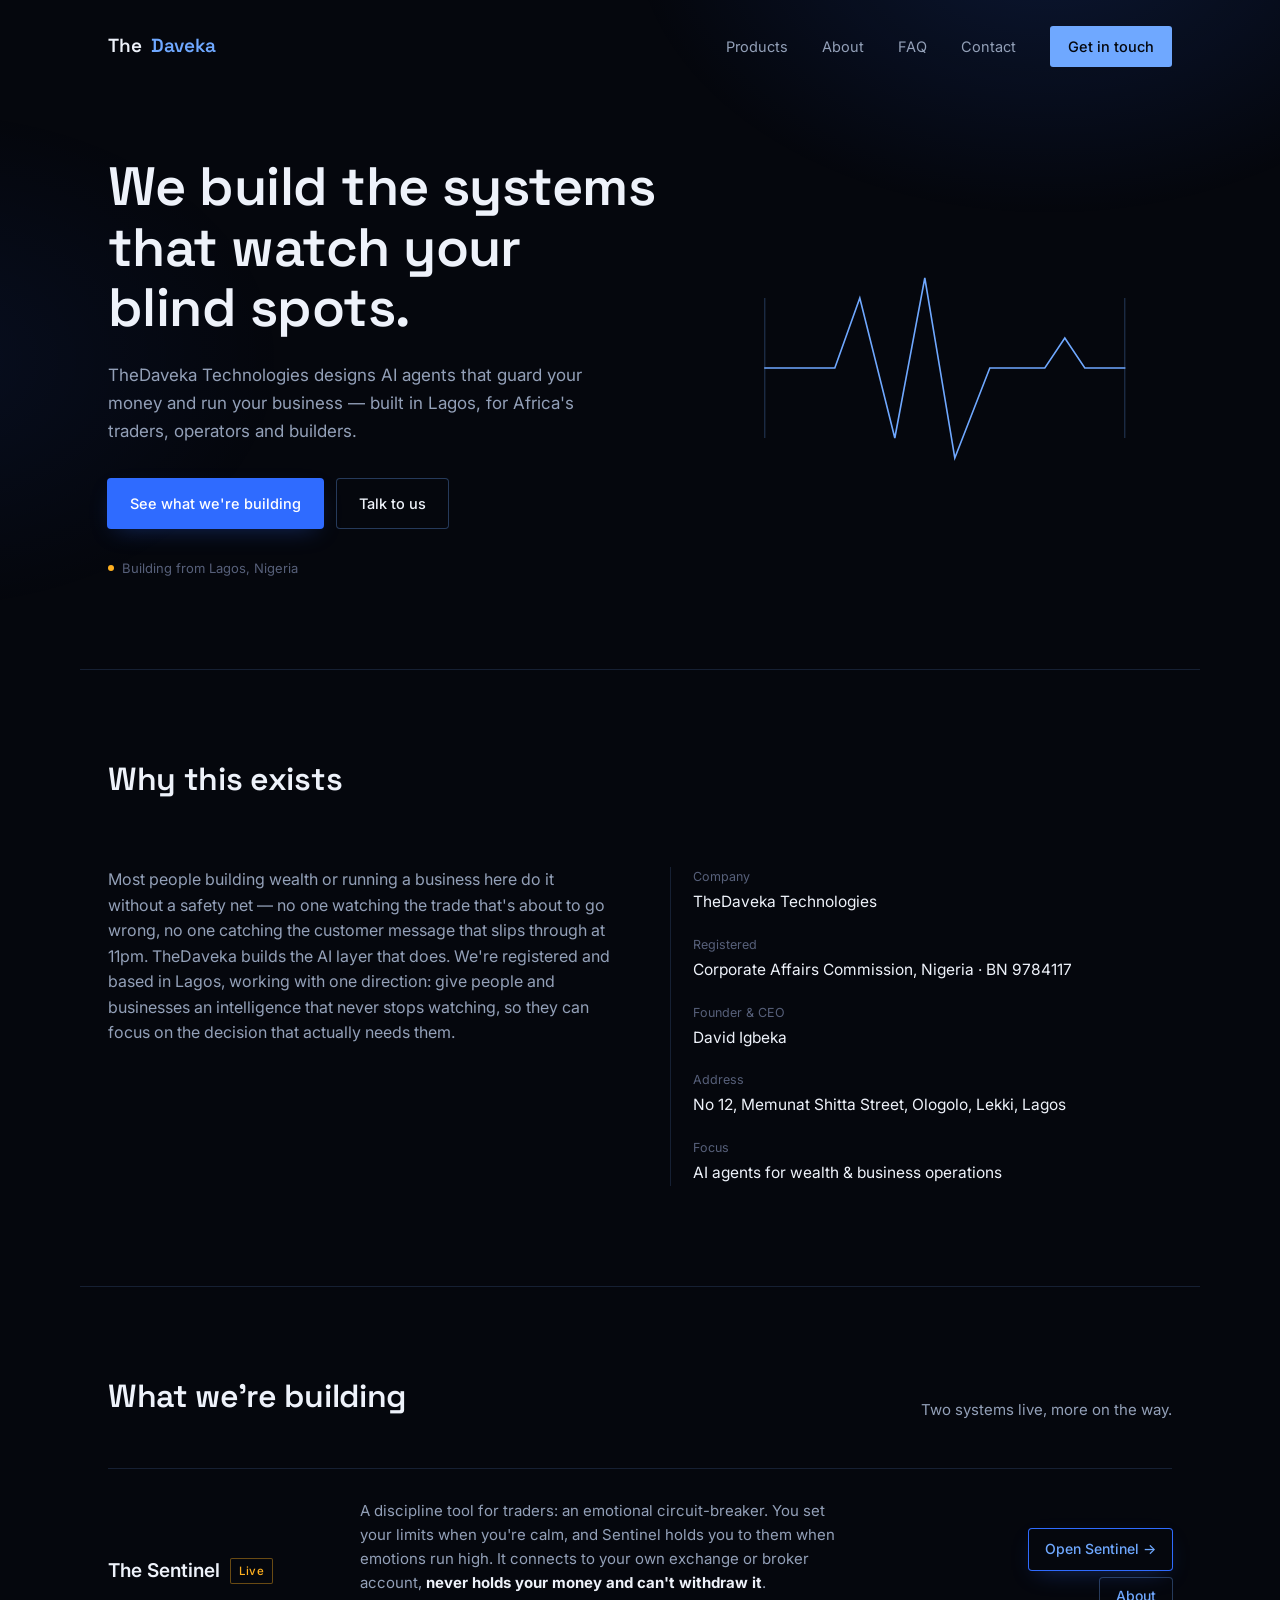
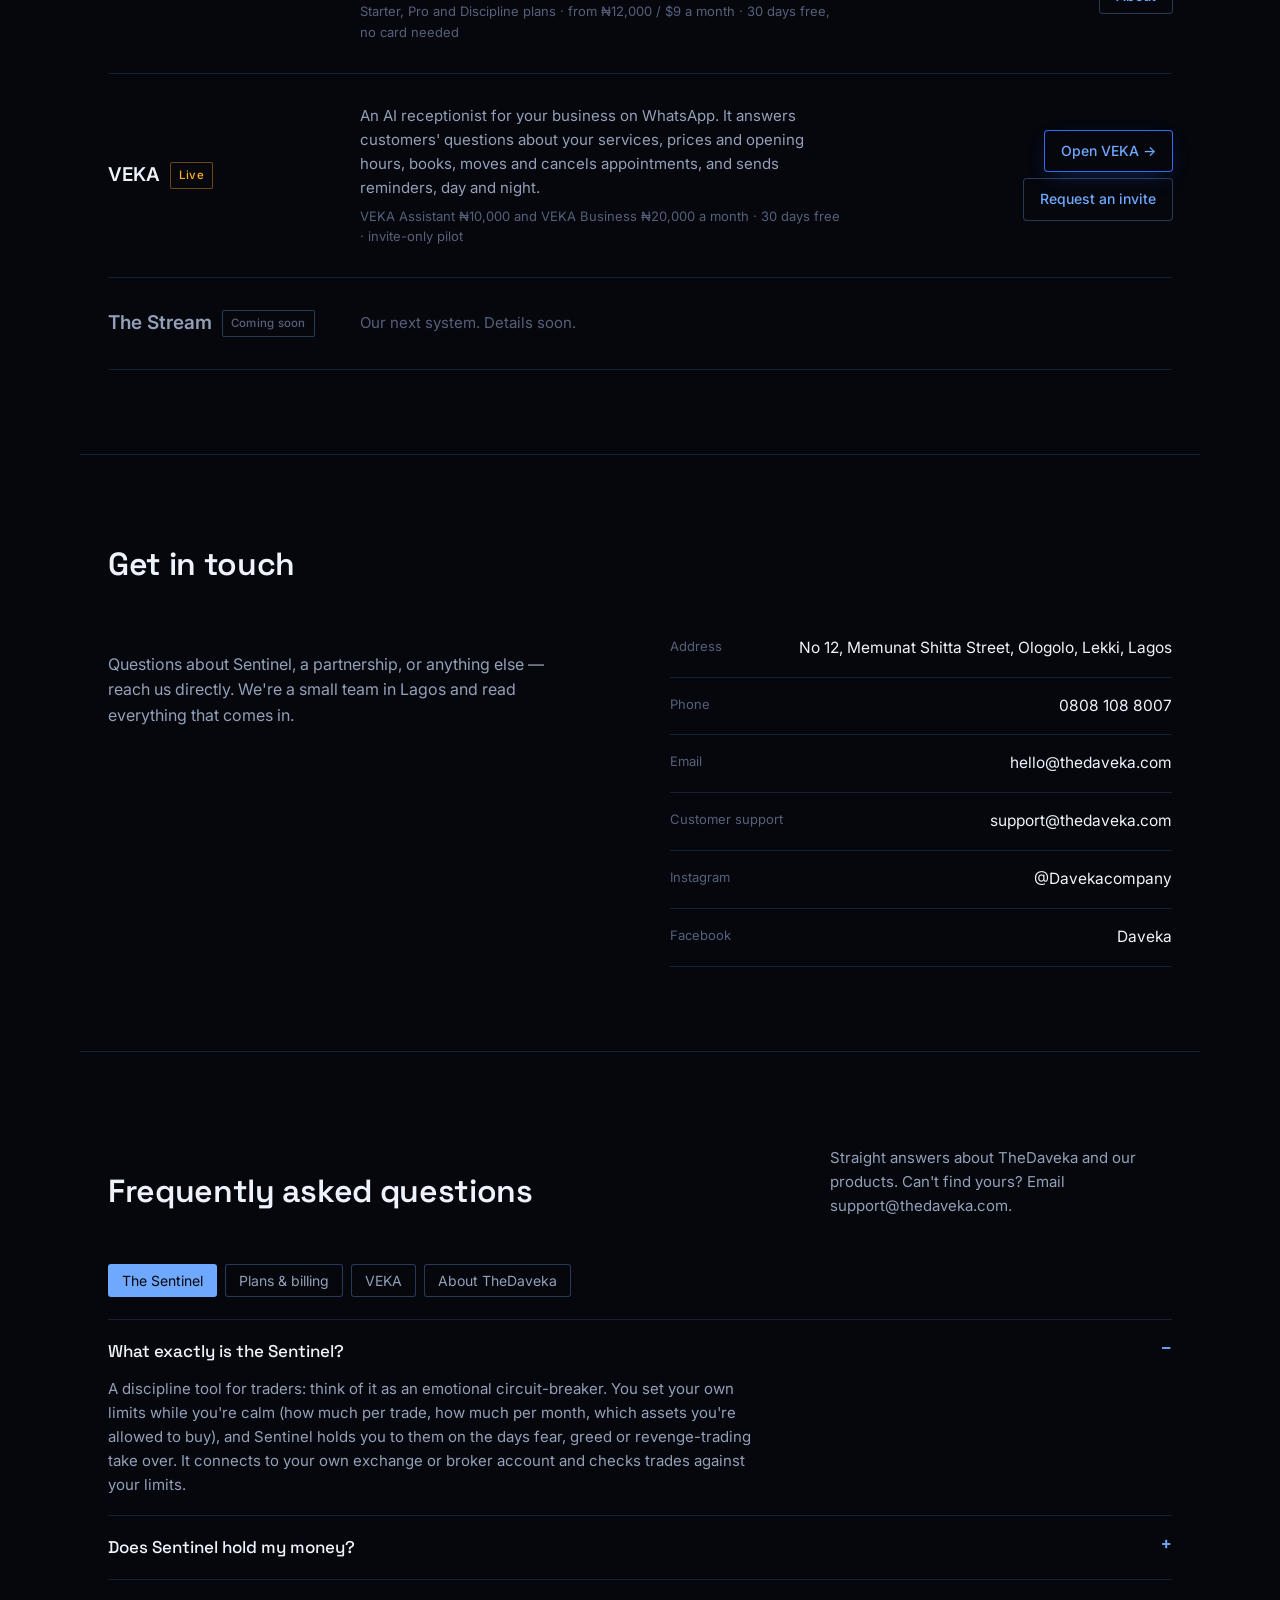
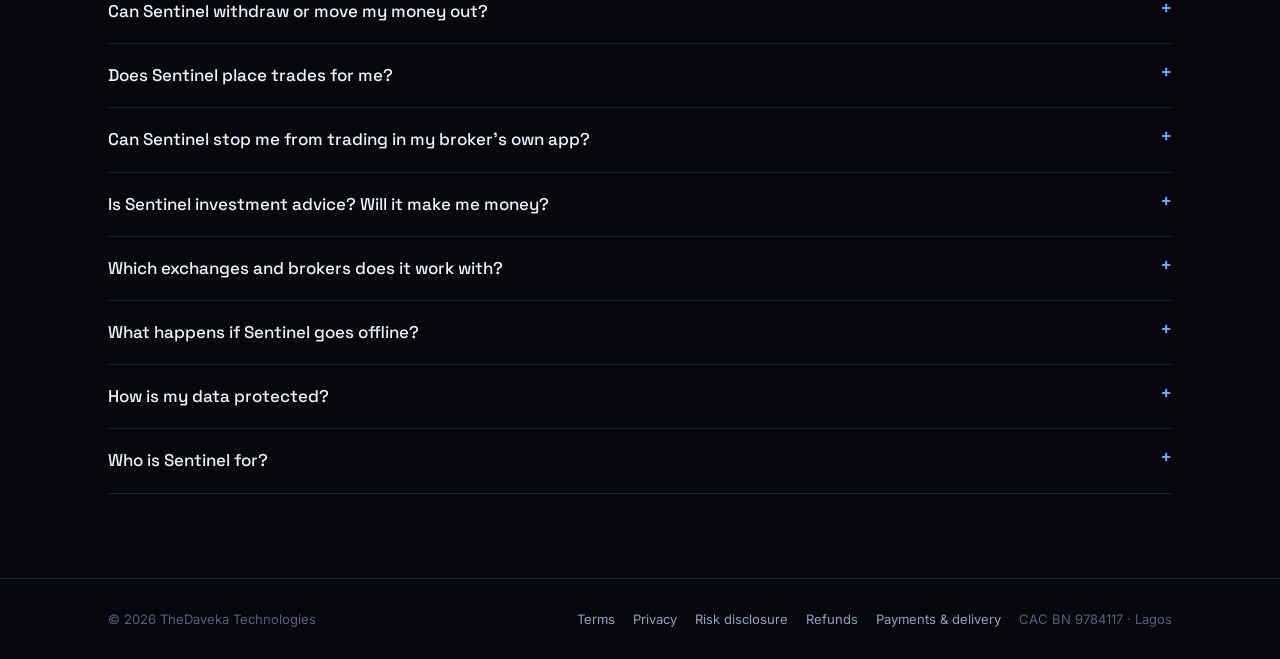
==== commit 95c14ebf: "Website: Payments, Delivery & Support policy (Flutterwave 6.1.15), VEKA live - New /payments page: s" ====
--- a/index.html
+++ b/index.html
@@ -246,15 +246,11 @@
   <section id="products">
     <div class="head">
       <h2>What we're building</h2>
-      <p>One system live, two more on the way.</p>
+      <p>Two systems live, more on the way.</p>
     </div>
 
     <div class="product-list">
       <div class="product">
-        <div class="sentinel-charts">
-          <img src="https://backend.composio.dev/api/v3/sl/-tG3QKhyFH" alt="">
-          <img src="https://backend.composio.dev/api/v3/sl/f18t-yPF2W" alt="">
-        </div>
         <div class="name">The Sentinel <span class="status live">Live</span></div>
         <div class="desc">A discipline tool for traders: an emotional circuit-breaker. You set your limits when you're calm, and Sentinel holds you to them when emotions run high. It connects to your own exchange or broker account, <strong style="color:var(--text)">never holds your money and can't withdraw it</strong>.
           <span class="meta">Starter, Pro and Discipline plans &middot; from &#8358;12,000 / $9 a month &middot; 30 days free, no card needed</span>
@@ -265,10 +261,15 @@
         </div>
       </div>
 
-      <div class="product dim">
-        <div class="name">VEKA <span class="status soon">Coming soon</span></div>
-        <div class="desc">An AI receptionist that runs your business through conversation — enquiries, bookings, follow-ups — instead of another dashboard to manage.</div>
-        <div class="action"></div>
+      <div class="product">
+        <div class="name">VEKA <span class="status live">Live</span></div>
+        <div class="desc">An AI receptionist for your business on WhatsApp. It answers customers' questions about your services, prices and opening hours, books, moves and cancels appointments, and sends reminders, day and night.
+          <span class="meta">VEKA Assistant &#8358;10,000 and VEKA Business &#8358;20,000 a month &middot; 30 days free &middot; invite-only pilot</span>
+        </div>
+        <div class="action">
+          <a class="btn btn-primary btn-small" href="https://veka.thedaveka.com">Open VEKA &rarr;</a>
+          <a class="btn btn-ghost btn-small" href="mailto:hello@thedaveka.com?subject=VEKA%20invite%20request&amp;body=Business%20name%3A%0AType%20of%20business%3A%0APhone%3A">Request an invite</a>
+        </div>
       </div>
 
       <div class="product dim">
@@ -370,7 +371,7 @@
 <footer>
   <div class="wrap">
     <span class="footer-brand">&copy; 2026 TheDaveka Technologies</span>
-    <span class="footer-links"><a href="/terms">Terms</a><a href="/privacy">Privacy</a><a href="/risk">Risk disclosure</a><a href="/refunds">Refunds</a><span>CAC BN 9784117 &middot; Lagos</span></span>
+    <span class="footer-links"><a href="/terms">Terms</a><a href="/privacy">Privacy</a><a href="/risk">Risk disclosure</a><a href="/refunds">Refunds</a><a href="/payments">Payments &amp; delivery</a><span>CAC BN 9784117 &middot; Lagos</span></span>
   </div>
 </footer>
 
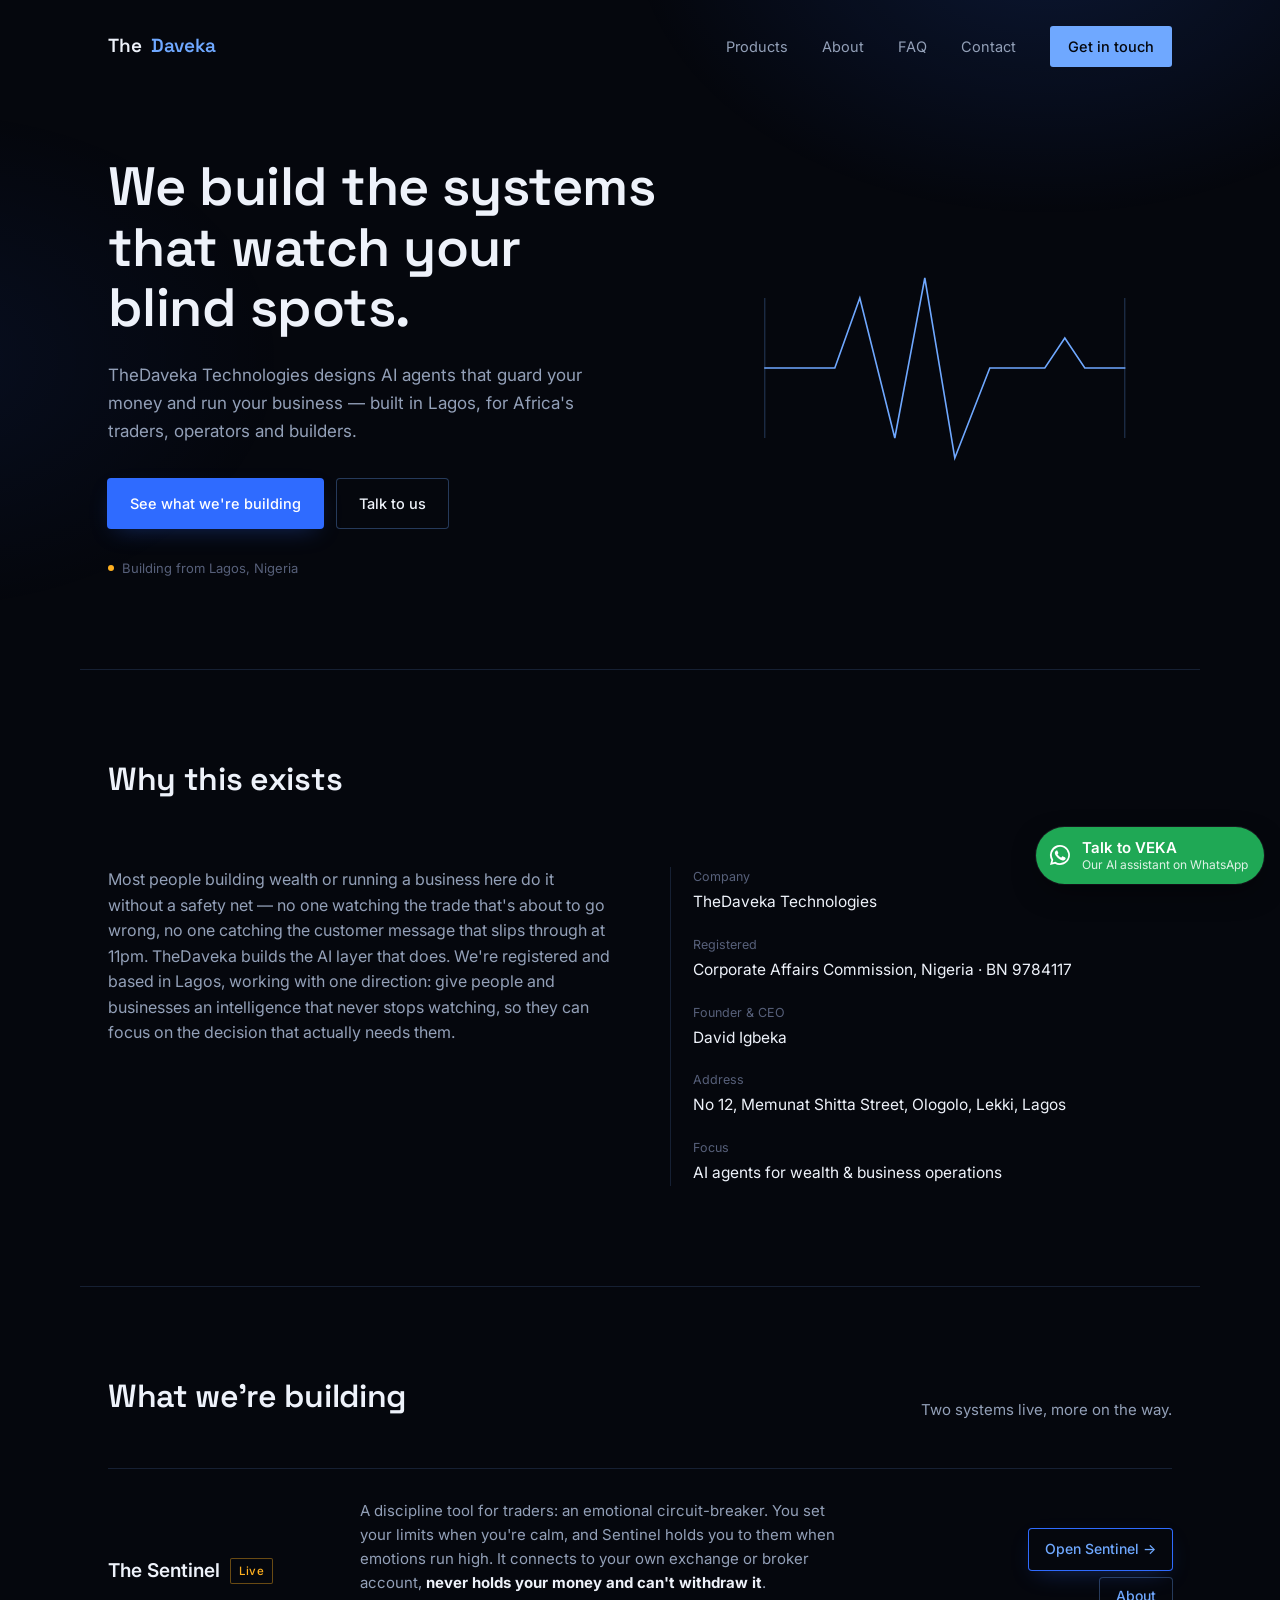
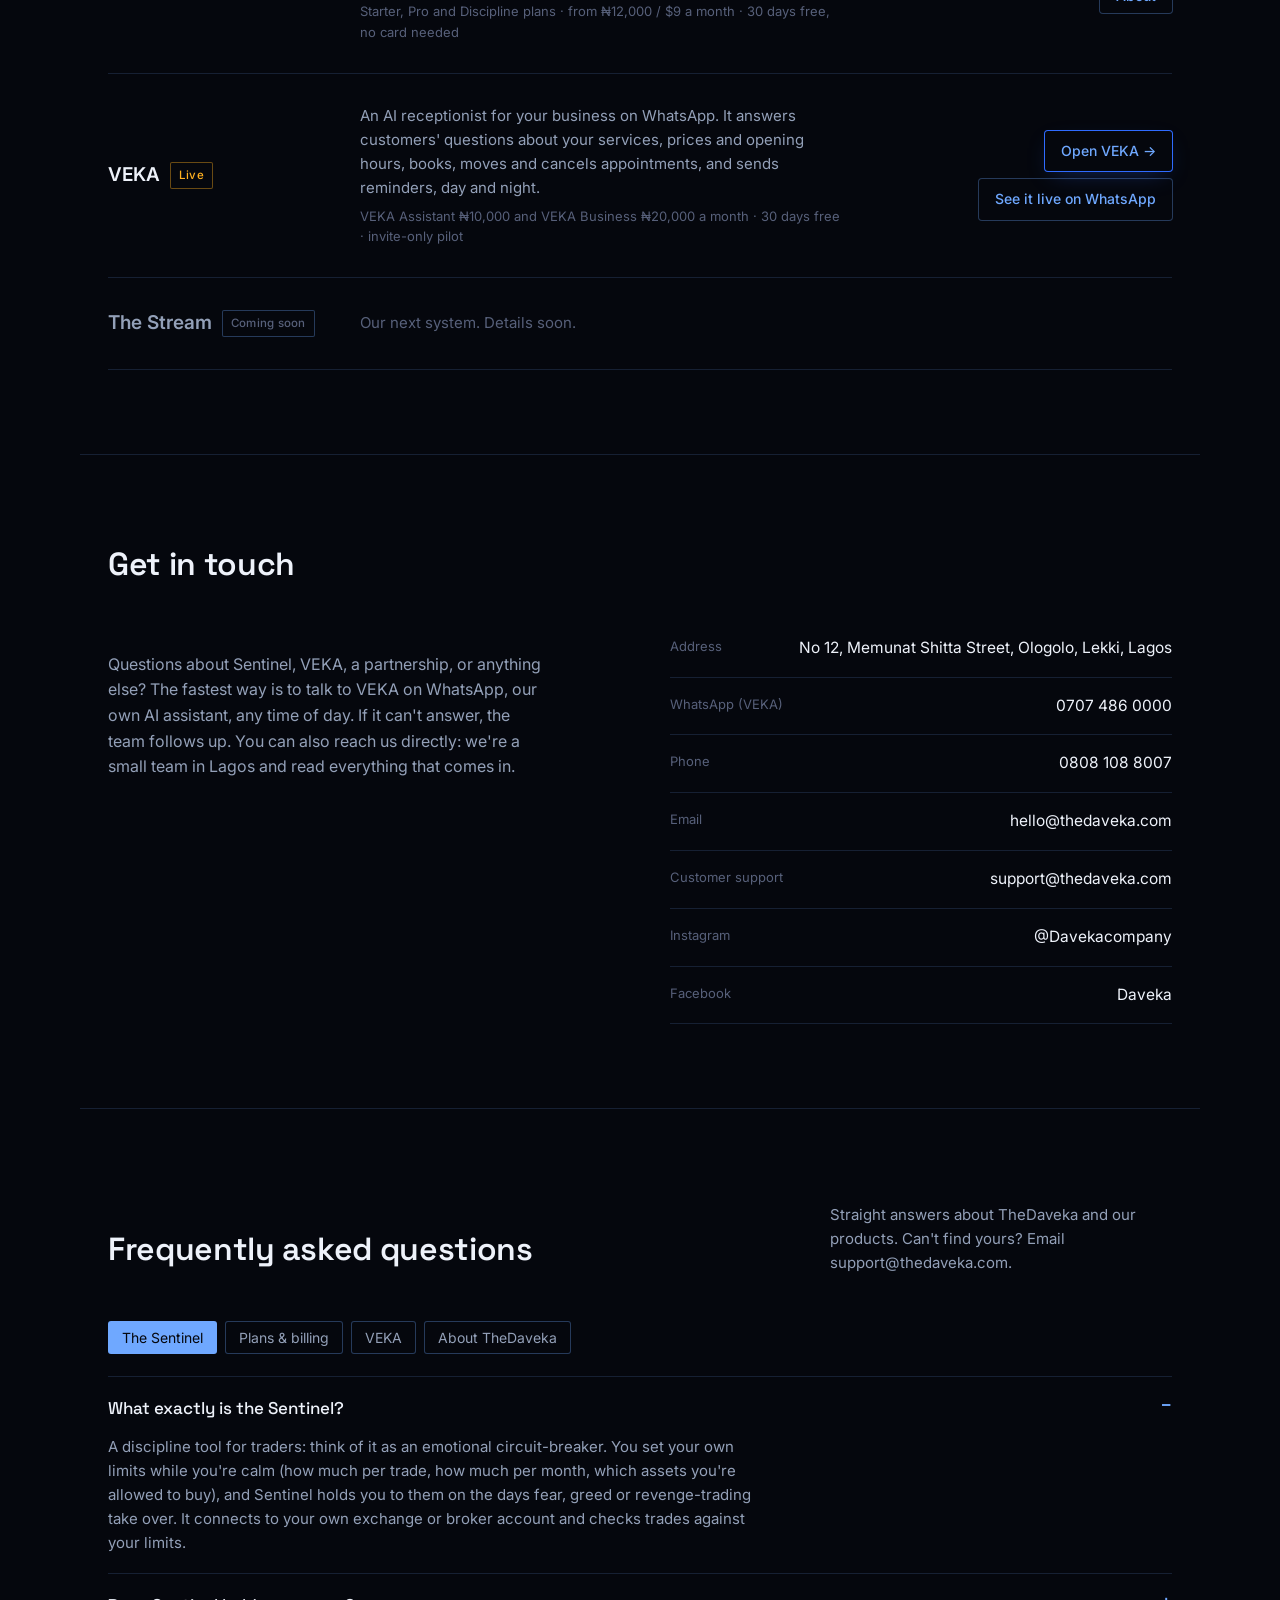
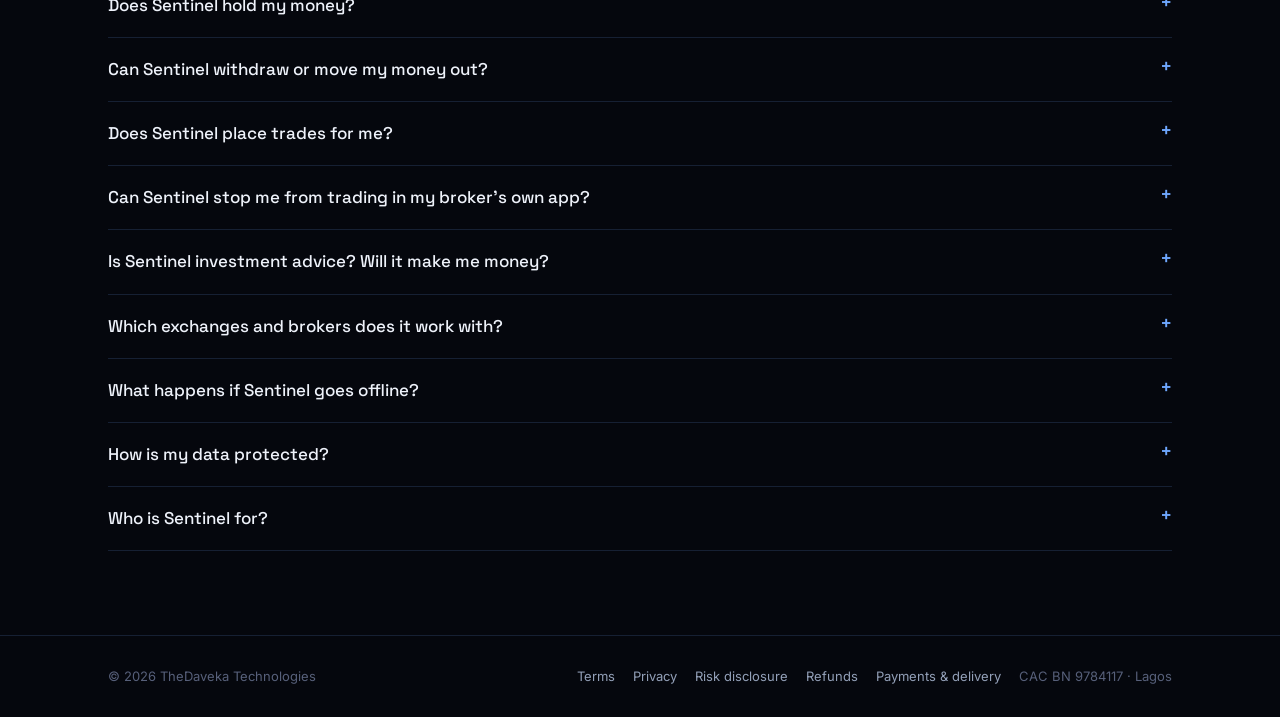
==== commit bcaa11bc: "Website: talk to VEKA on WhatsApp, VEKA FAQs - Floating "Talk to VEKA" WhatsApp button (wa.me/234707" ====
--- a/index.html
+++ b/index.html
@@ -189,6 +189,14 @@
     section > .head{ flex-direction:column; align-items:flex-start; }
     .modal{ padding: 30px 22px 26px; }
   }
+  .wa-float{ position: fixed; right: 16px; bottom: 16px; z-index: 50; display: inline-flex; align-items: center; gap: 10px;
+    padding: 12px 16px 12px 12px; border-radius: 999px; background: #1fa855; color: #fff; text-decoration: none;
+    font-weight: 600; font-size: 15px; box-shadow: 0 10px 30px -8px rgba(0,0,0,.6), 0 0 0 1px rgba(255,255,255,.08); }
+  .wa-float:hover{ background: #23c062; }
+  .wa-float svg{ width: 24px; height: 24px; flex: none; }
+  .wa-float small{ display: block; font-weight: 400; font-size: 12px; opacity: .85; line-height: 1.2; }
+  .wa-float span{ line-height: 1.25; }
+  @media (max-width: 520px){ .wa-float small{ display: none; } }
 </style>
 </head>
 <body>
@@ -268,7 +276,7 @@
         </div>
         <div class="action">
           <a class="btn btn-primary btn-small" href="https://veka.thedaveka.com">Open VEKA &rarr;</a>
-          <a class="btn btn-ghost btn-small" href="mailto:hello@thedaveka.com?subject=VEKA%20invite%20request&amp;body=Business%20name%3A%0AType%20of%20business%3A%0APhone%3A">Request an invite</a>
+          <a class="btn btn-ghost btn-small" href="https://wa.me/2347074860000?text=Hi%20VEKA%2C%20I%27d%20like%20to%20try%20VEKA%20for%20my%20business" target="_blank" rel="noopener">See it live on WhatsApp</a>
         </div>
       </div>
 
@@ -283,9 +291,10 @@
   <section id="contact">
     <div class="head"><h2>Get in touch</h2></div>
     <div class="contact-grid">
-      <p>Questions about Sentinel, a partnership, or anything else — reach us directly. We're a small team in Lagos and read everything that comes in.</p>
+      <p>Questions about Sentinel, VEKA, a partnership, or anything else? The fastest way is to <a href="https://wa.me/2347074860000?text=Hi%20VEKA%2C%20I%27d%20like%20to%20know%20more%20about%20TheDaveka" target="_blank" rel="noopener">talk to VEKA on WhatsApp</a>, our own AI assistant, any time of day. If it can't answer, the team follows up. You can also reach us directly: we're a small team in Lagos and read everything that comes in.</p>
       <ul class="contact-list">
         <li><span class="label">Address</span><span class="value">No 12, Memunat Shitta Street, Ologolo, Lekki, Lagos</span></li>
+        <li><span class="label">WhatsApp (VEKA)</span><a class="value" href="https://wa.me/2347074860000?text=Hi%20VEKA%2C%20I%27d%20like%20to%20know%20more%20about%20TheDaveka" target="_blank" rel="noopener">0707 486 0000</a></li>
         <li><span class="label">Phone</span><a class="value" href="tel:+2348081088007">0808 108 8007</a></li>
         <li><span class="label">Email</span><a class="value" href="mailto:hello@thedaveka.com">hello@thedaveka.com</a></li>
         <li><span class="label">Customer support</span><a class="value" href="mailto:support@thedaveka.com">support@thedaveka.com</a></li>
@@ -353,7 +362,17 @@
 
     <div class="faq-group" id="faq-veka">
       <details open><summary>What is VEKA?</summary>
-        <p>VEKA is our upcoming AI receptionist for businesses. Details and FAQs will be added here when it launches.</p></details>
+        <p>VEKA is an AI receptionist that works on your business's WhatsApp. It answers customers' questions about your services, prices and opening hours, books, moves and cancels appointments, and sends reminders, day and night. Want to see it? <a href="https://wa.me/2347074860000?text=Hi%20VEKA%2C%20I%27d%20like%20to%20know%20more%20about%20TheDaveka" target="_blank" rel="noopener">Message VEKA on 0707 486 0000</a>: it answers TheDaveka's own enquiries.</p></details>
+      <details><summary>Do I need a new phone number?</summary>
+        <p>No. In most cases you connect the WhatsApp Business number you already use, from Settings in your VEKA dashboard, in a few clicks through Meta's official sign-in. You can keep using the WhatsApp Business app on your phone.</p></details>
+      <details><summary>Will VEKA make things up?</summary>
+        <p>VEKA answers only from what you give it: your business details, services and prices, opening hours, booking rules and your own notes (FAQs, policies, offers). If it doesn't know, it says the team will confirm instead of guessing.</p></details>
+      <details><summary>How much does VEKA cost?</summary>
+        <p>VEKA Assistant is &#8358;10,000 a month and VEKA Business &#8358;20,000 a month, after a 30-day free trial. Set-up and annual packages are quoted in writing before payment. Cancel anytime from Plan &amp; billing.</p></details>
+      <details><summary>Is my customers' information safe?</summary>
+        <p>VEKA uses the official WhatsApp Business Platform from Meta, encrypts the connection key it stores for your number, hides phone numbers and similar details before the AI sees a message, and never asks customers for personal details. Each business only sees its own customers.</p></details>
+      <details><summary>How do I start?</summary>
+        <p>VEKA is in an invite-only pilot. <a href="https://wa.me/2347074860000?text=Hi%20VEKA%2C%20I%27d%20like%20to%20try%20VEKA%20for%20my%20business" target="_blank" rel="noopener">Message VEKA on WhatsApp</a> or email hello@thedaveka.com with your business name, and we'll send you an invite.</p></details>
     </div>
 
     <div class="faq-group" id="faq-general">
@@ -429,6 +448,11 @@
     <p style="margin-top:24px"><a class="btn btn-primary" href="/app">Open Sentinel &rarr;</a></p>
   </div>
 </div>
+
+<a class="wa-float" href="https://wa.me/2347074860000?text=Hi%20VEKA%2C%20I%27d%20like%20to%20know%20more%20about%20TheDaveka" target="_blank" rel="noopener" aria-label="Talk to VEKA, our AI assistant, on WhatsApp">
+  <svg viewBox="0 0 24 24" aria-hidden="true" fill="currentColor"><path d="M12 2a10 10 0 0 0-8.6 15.1L2 22l5-1.3A10 10 0 1 0 12 2Zm0 18.2a8.2 8.2 0 0 1-4.2-1.2l-.3-.2-3 .8.8-2.9-.2-.3A8.2 8.2 0 1 1 12 20.2Zm4.5-6.1c-.2-.1-1.5-.7-1.7-.8s-.4-.1-.6.1-.7.8-.8 1-.3.2-.5.1a6.7 6.7 0 0 1-3.3-2.9c-.3-.4.2-.4.7-1.4.1-.2 0-.3 0-.4l-.8-1.8c-.2-.5-.4-.4-.6-.4h-.5a1 1 0 0 0-.7.3 3 3 0 0 0-.9 2.2 5.2 5.2 0 0 0 1.1 2.7 11.8 11.8 0 0 0 4.5 4c1.7.7 2.3.8 3.2.6a2.7 2.7 0 0 0 1.8-1.2 2.2 2.2 0 0 0 .2-1.3c-.1-.1-.3-.2-.5-.3Z"/></svg>
+  <span>Talk to VEKA<small>Our AI assistant on WhatsApp</small></span>
+</a>
 
 <script>
 document.querySelectorAll('.faq-tab').forEach(function(b){b.addEventListener('click',function(){
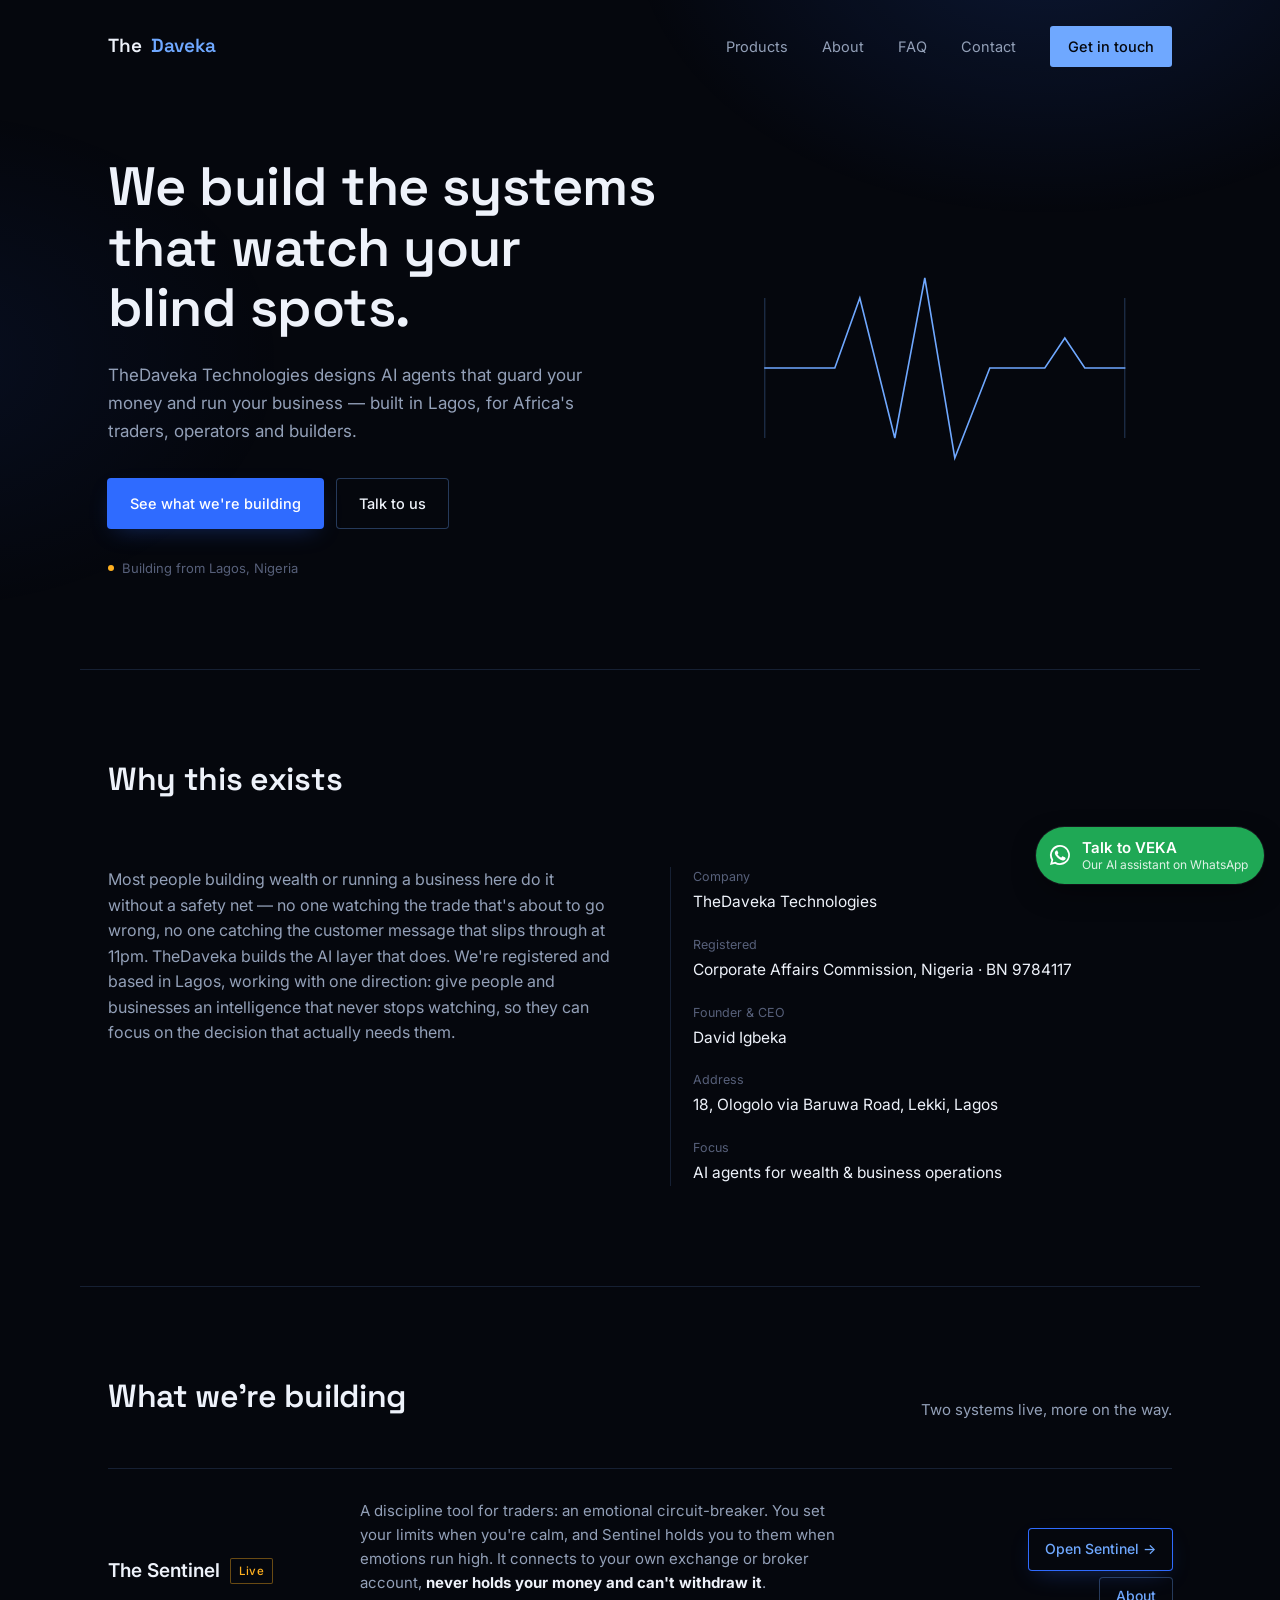
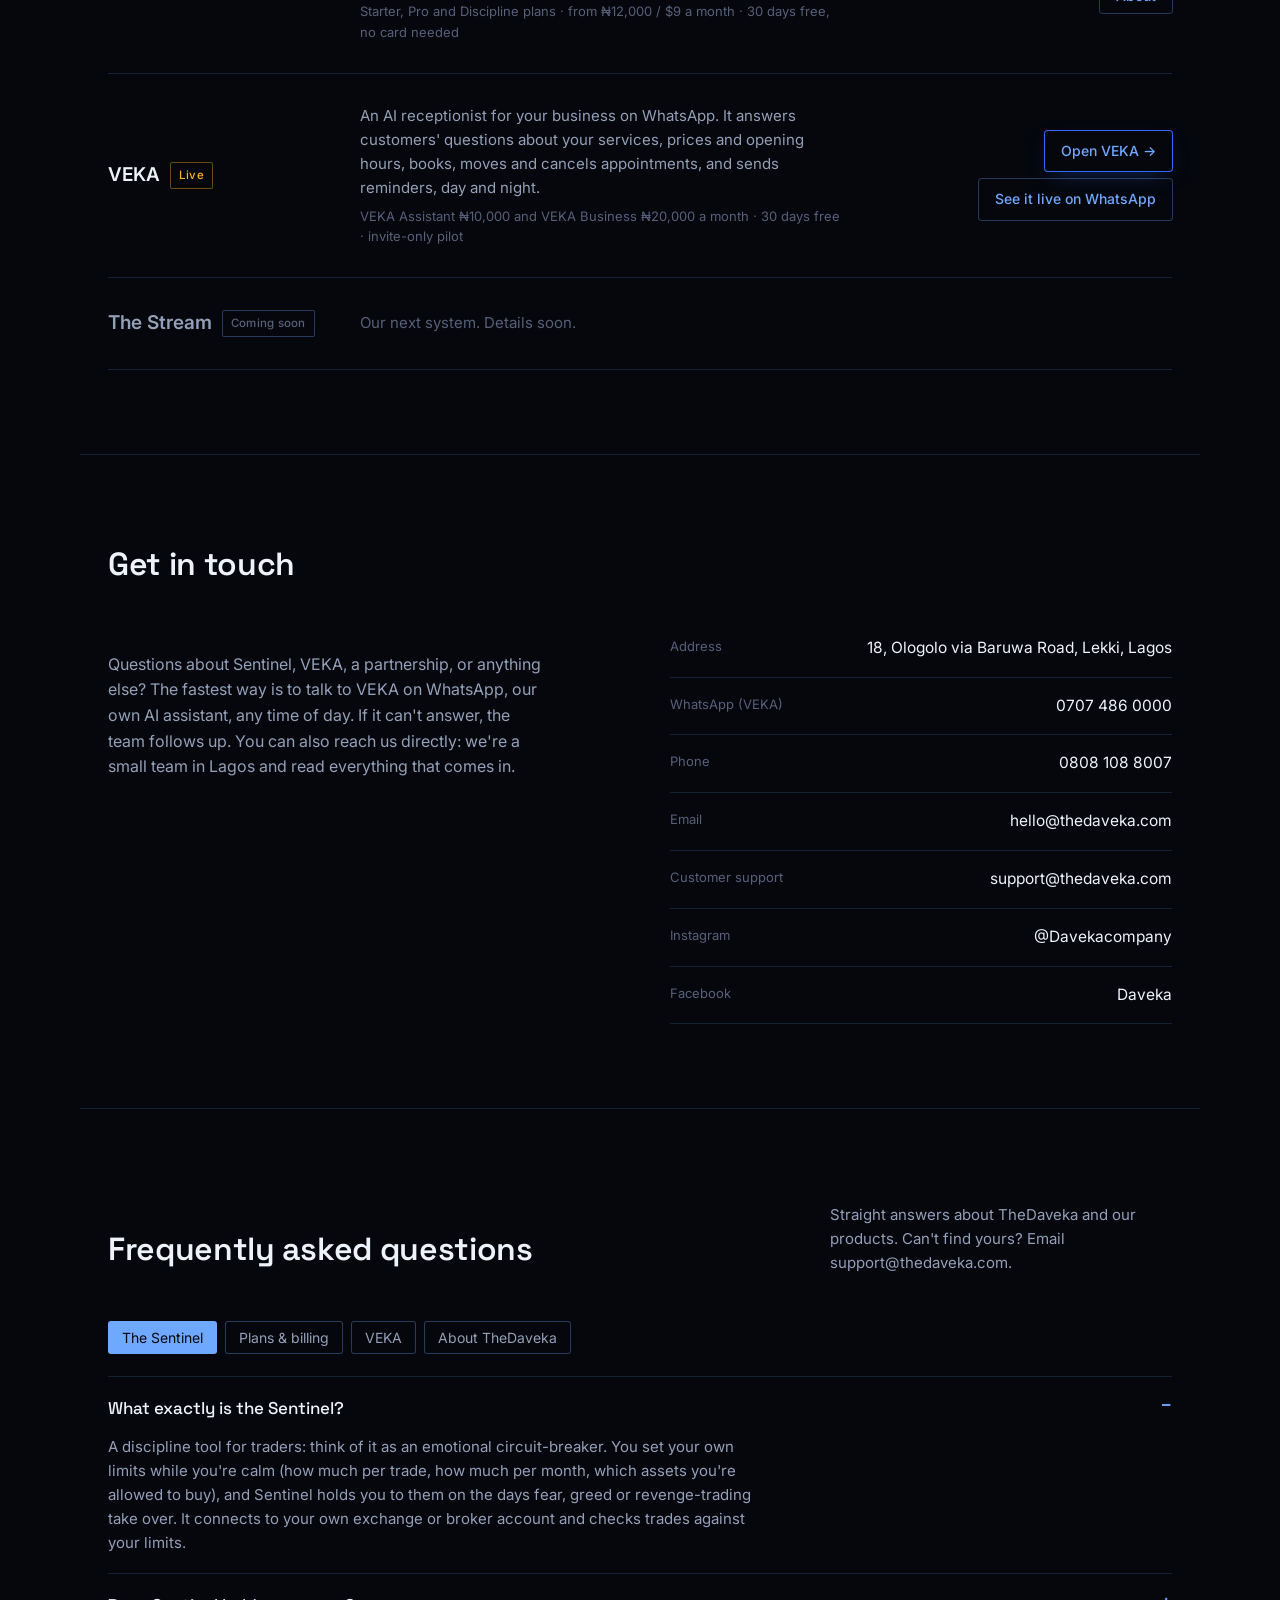
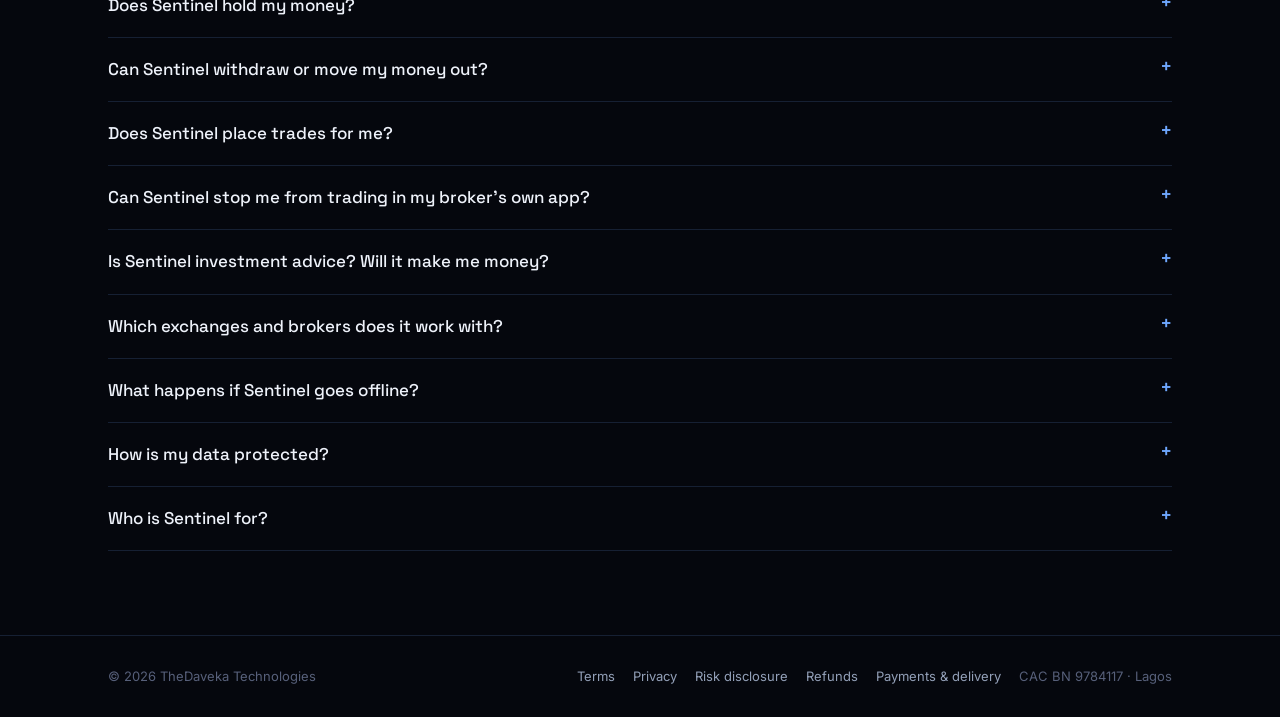
==== commit 0515ccb2: "Update business address to 18, Ologolo via Baruwa Road, Lekki, Lagos Matches the address on file wit" ====
--- a/index.html
+++ b/index.html
@@ -245,7 +245,7 @@
         <div><dt>Company</dt><dd>TheDaveka Technologies</dd></div>
         <div><dt>Registered</dt><dd>Corporate Affairs Commission, Nigeria &middot; BN 9784117</dd></div>
         <div><dt>Founder &amp; CEO</dt><dd>David Igbeka</dd></div>
-        <div><dt>Address</dt><dd>No 12, Memunat Shitta Street, Ologolo, Lekki, Lagos</dd></div>
+        <div><dt>Address</dt><dd>18, Ologolo via Baruwa Road, Lekki, Lagos</dd></div>
         <div><dt>Focus</dt><dd>AI agents for wealth &amp; business operations</dd></div>
       </dl>
     </div>
@@ -293,7 +293,7 @@
     <div class="contact-grid">
       <p>Questions about Sentinel, VEKA, a partnership, or anything else? The fastest way is to <a href="https://wa.me/2347074860000?text=Hi%20VEKA%2C%20I%27d%20like%20to%20know%20more%20about%20TheDaveka" target="_blank" rel="noopener">talk to VEKA on WhatsApp</a>, our own AI assistant, any time of day. If it can't answer, the team follows up. You can also reach us directly: we're a small team in Lagos and read everything that comes in.</p>
       <ul class="contact-list">
-        <li><span class="label">Address</span><span class="value">No 12, Memunat Shitta Street, Ologolo, Lekki, Lagos</span></li>
+        <li><span class="label">Address</span><span class="value">18, Ologolo via Baruwa Road, Lekki, Lagos</span></li>
         <li><span class="label">WhatsApp (VEKA)</span><a class="value" href="https://wa.me/2347074860000?text=Hi%20VEKA%2C%20I%27d%20like%20to%20know%20more%20about%20TheDaveka" target="_blank" rel="noopener">0707 486 0000</a></li>
         <li><span class="label">Phone</span><a class="value" href="tel:+2348081088007">0808 108 8007</a></li>
         <li><span class="label">Email</span><a class="value" href="mailto:hello@thedaveka.com">hello@thedaveka.com</a></li>
@@ -381,7 +381,7 @@
       <details><summary>Is TheDaveka a broker, bank or investment company?</summary>
         <p>No. We make software. We don't hold customer money, take deposits, manage investments or give investment advice.</p></details>
       <details><summary>How do I contact you?</summary>
-        <p>Email support@thedaveka.com for help with Sentinel, or hello@thedaveka.com for anything else. Call 0808 108 8007, or write to No 12, Memunat Shitta Street, Ologolo, Lekki, Lagos.</p></details>
+        <p>Email support@thedaveka.com for help with Sentinel, or hello@thedaveka.com for anything else. Call 0808 108 8007, or write to 18, Ologolo via Baruwa Road, Lekki, Lagos.</p></details>
     </div>
   </section>
 
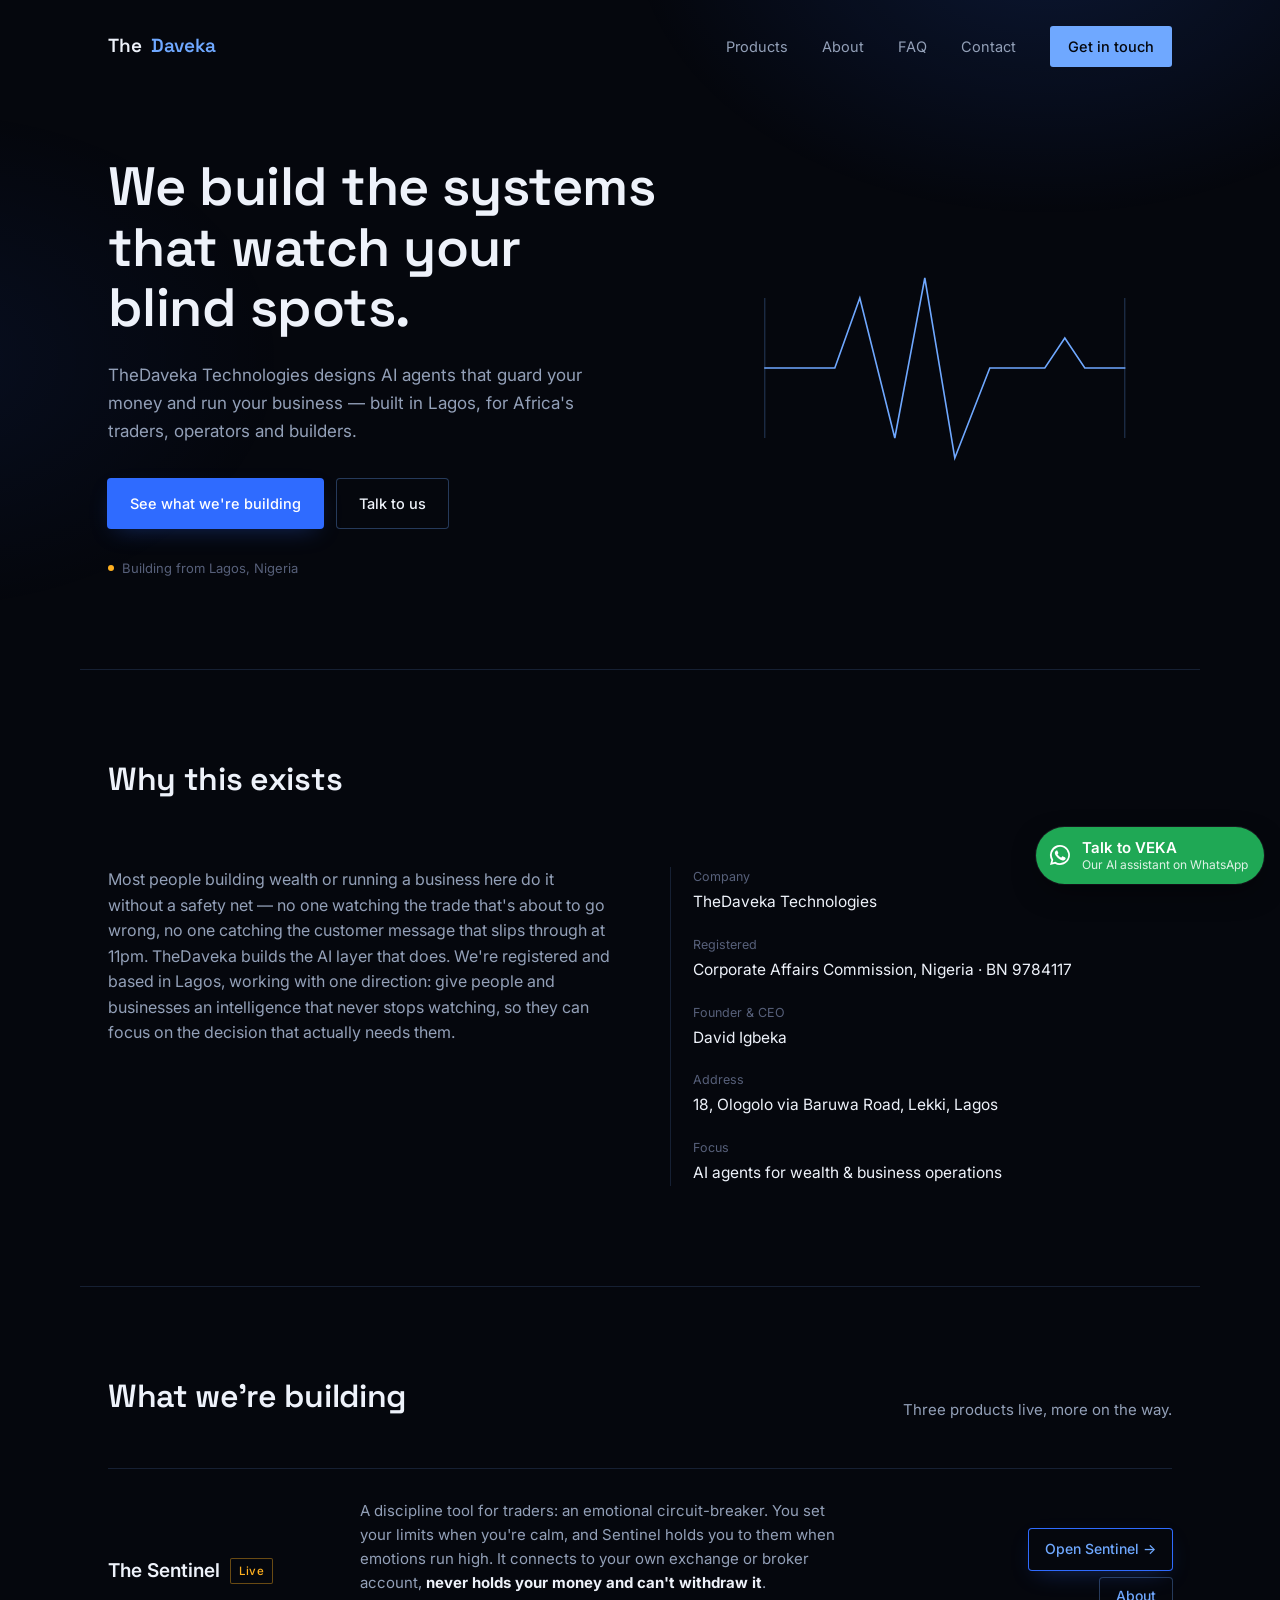
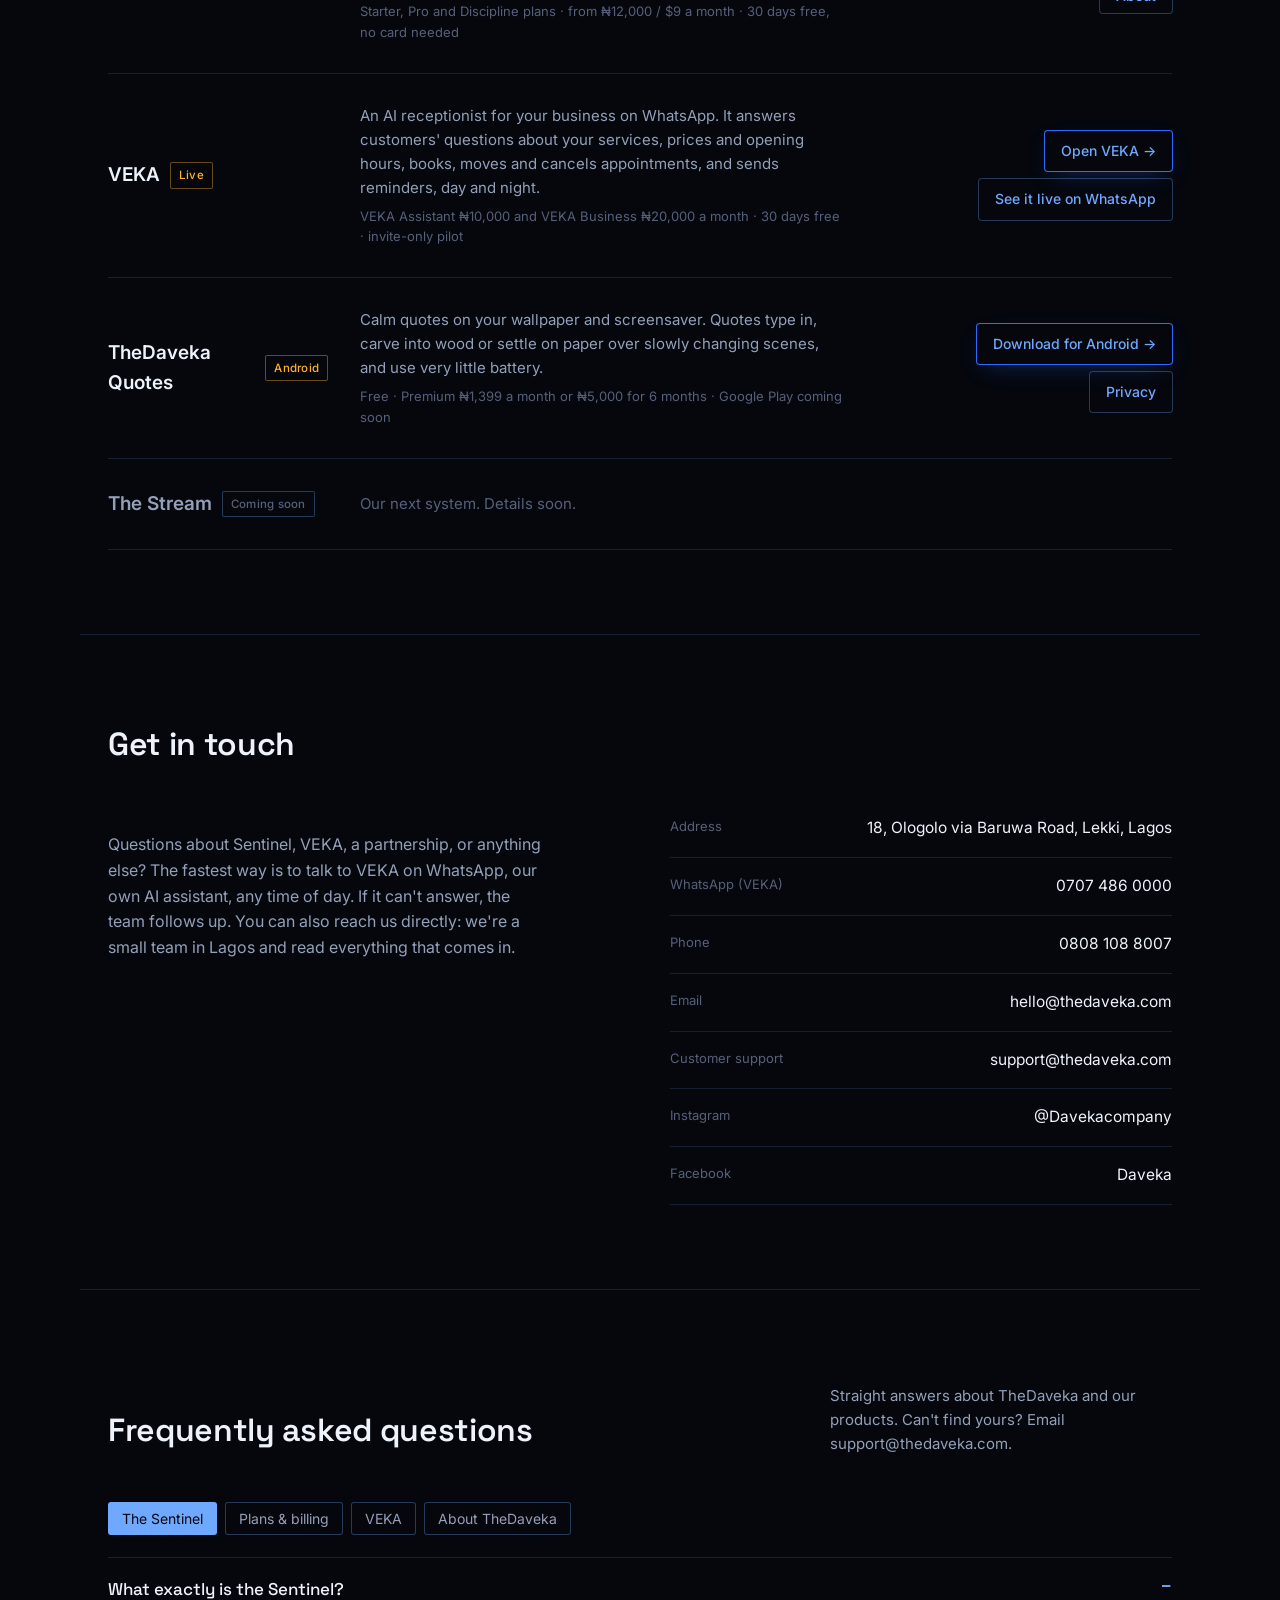
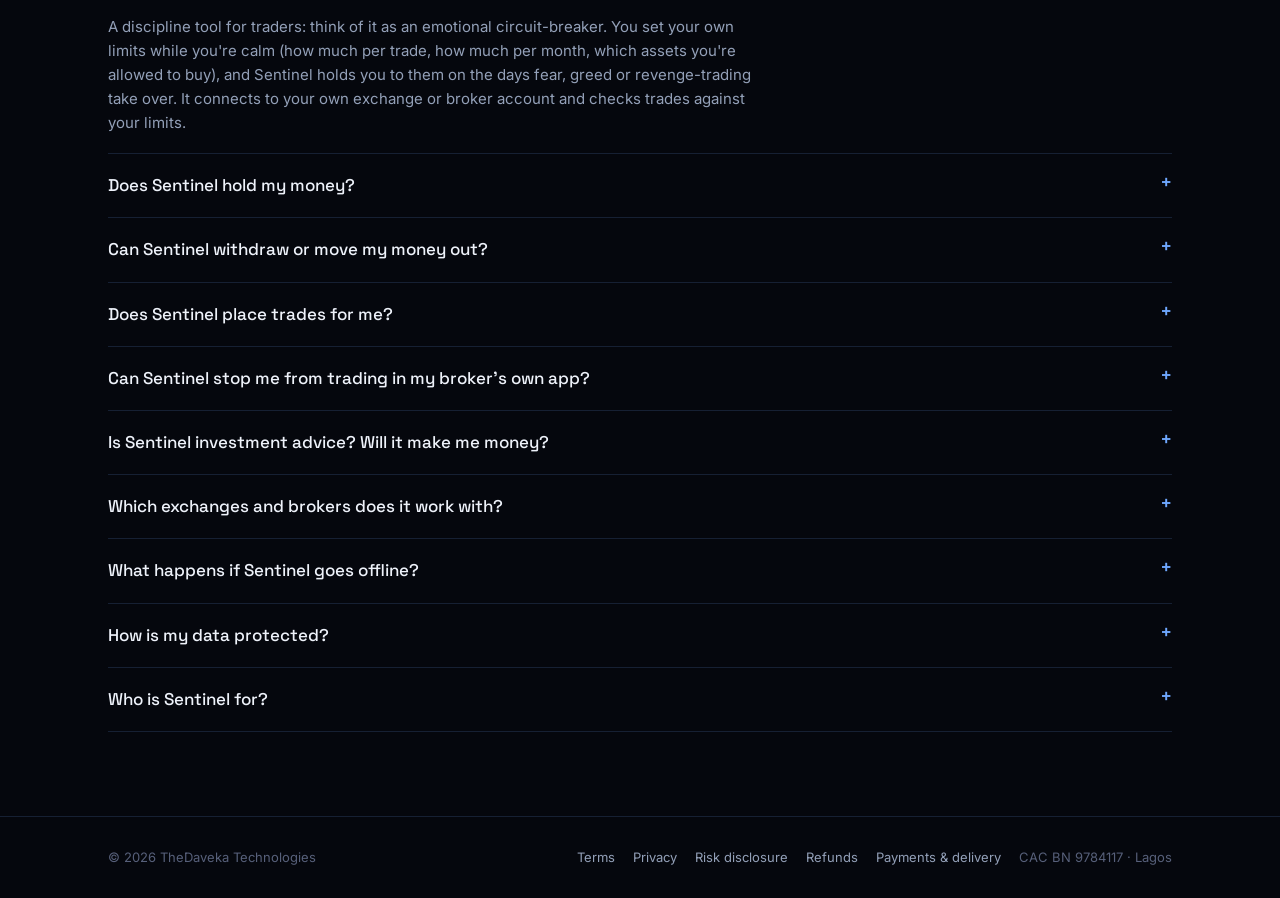
==== commit 738f12d2: "Website: add TheDaveka Quotes to the products list Links to the Android download page (/quotes) and " ====
--- a/index.html
+++ b/index.html
@@ -254,7 +254,7 @@
   <section id="products">
     <div class="head">
       <h2>What we're building</h2>
-      <p>Two systems live, more on the way.</p>
+      <p>Three products live, more on the way.</p>
     </div>
 
     <div class="product-list">
@@ -277,6 +277,17 @@
         <div class="action">
           <a class="btn btn-primary btn-small" href="https://veka.thedaveka.com">Open VEKA &rarr;</a>
           <a class="btn btn-ghost btn-small" href="https://wa.me/2347074860000?text=Hi%20VEKA%2C%20I%27d%20like%20to%20try%20VEKA%20for%20my%20business" target="_blank" rel="noopener">See it live on WhatsApp</a>
+        </div>
+      </div>
+
+      <div class="product">
+        <div class="name">TheDaveka Quotes <span class="status live">Android</span></div>
+        <div class="desc">Calm quotes on your wallpaper and screensaver. Quotes type in, carve into wood or settle on paper over slowly changing scenes, and use very little battery.
+          <span class="meta">Free &middot; Premium &#8358;1,399 a month or &#8358;5,000 for 6 months &middot; Google Play coming soon</span>
+        </div>
+        <div class="action">
+          <a class="btn btn-primary btn-small" href="/quotes">Download for Android &rarr;</a>
+          <a class="btn btn-ghost btn-small" href="/quotes-privacy">Privacy</a>
         </div>
       </div>
 
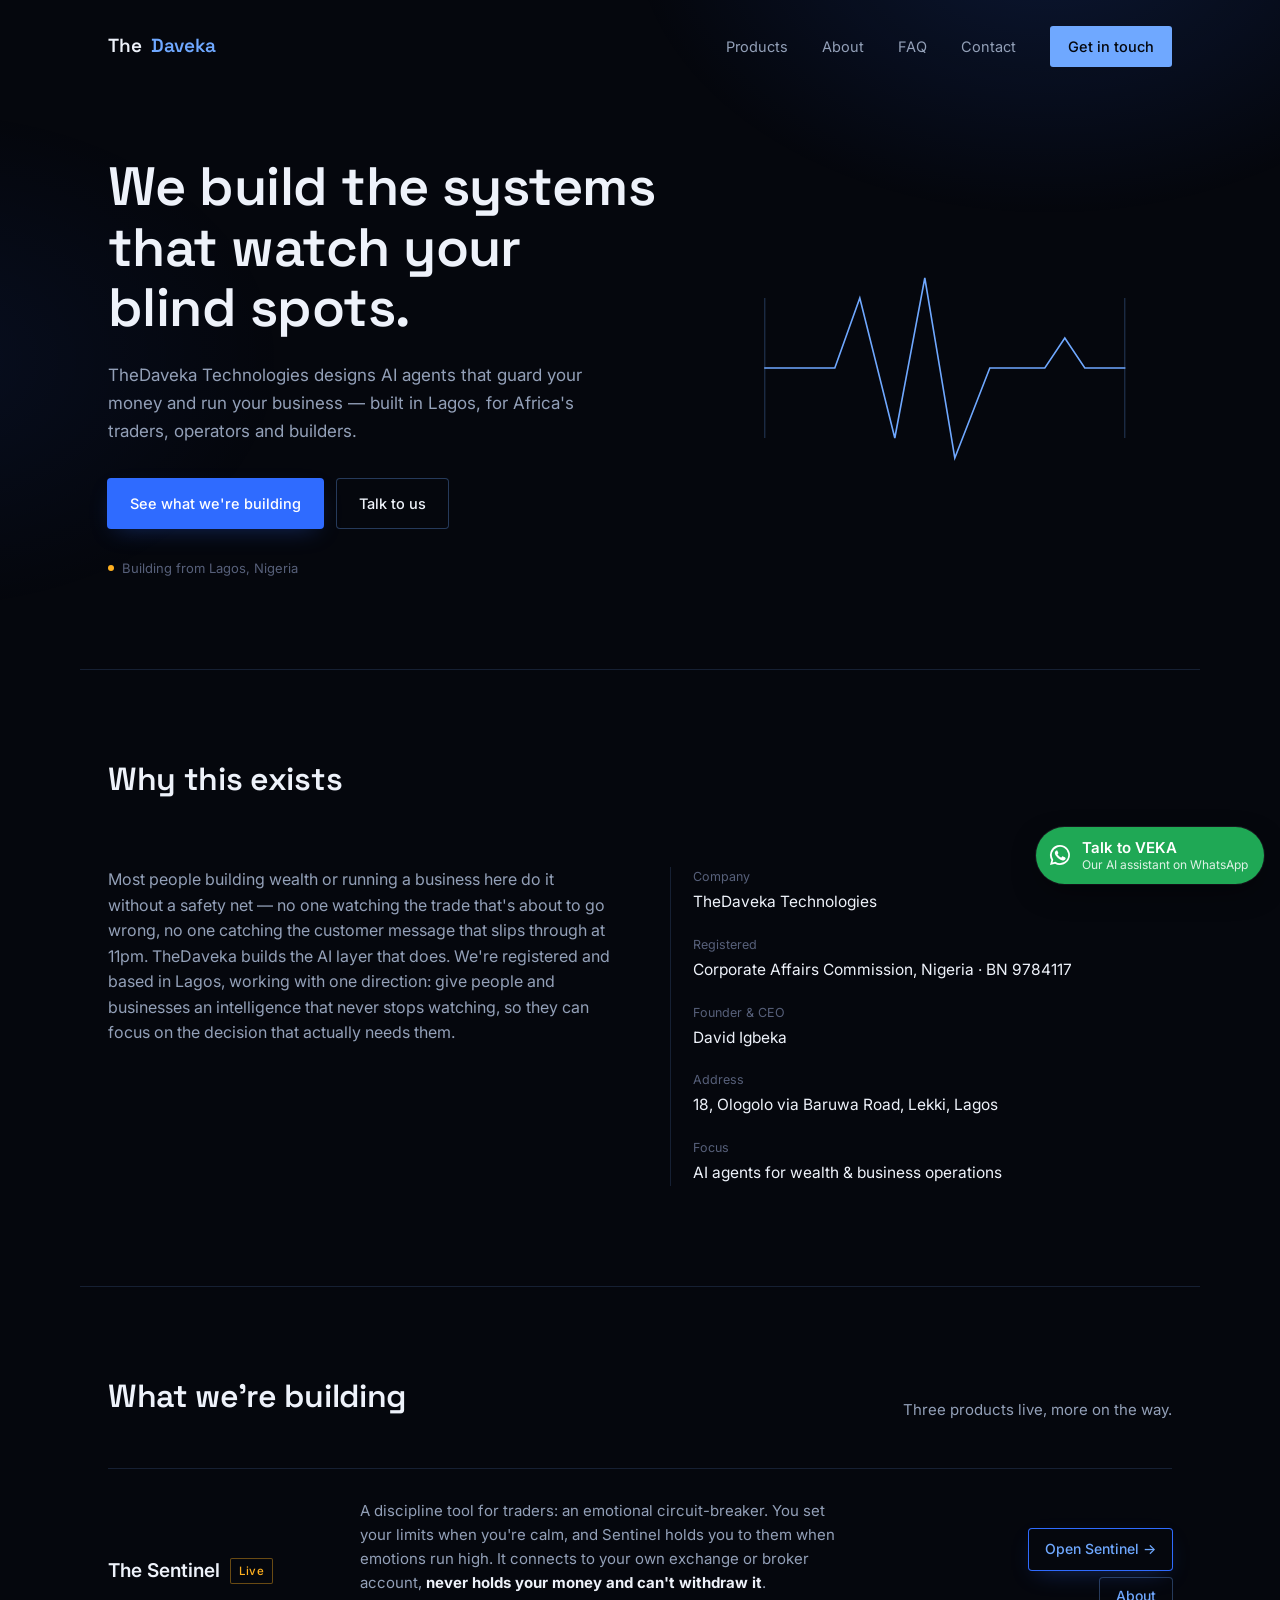
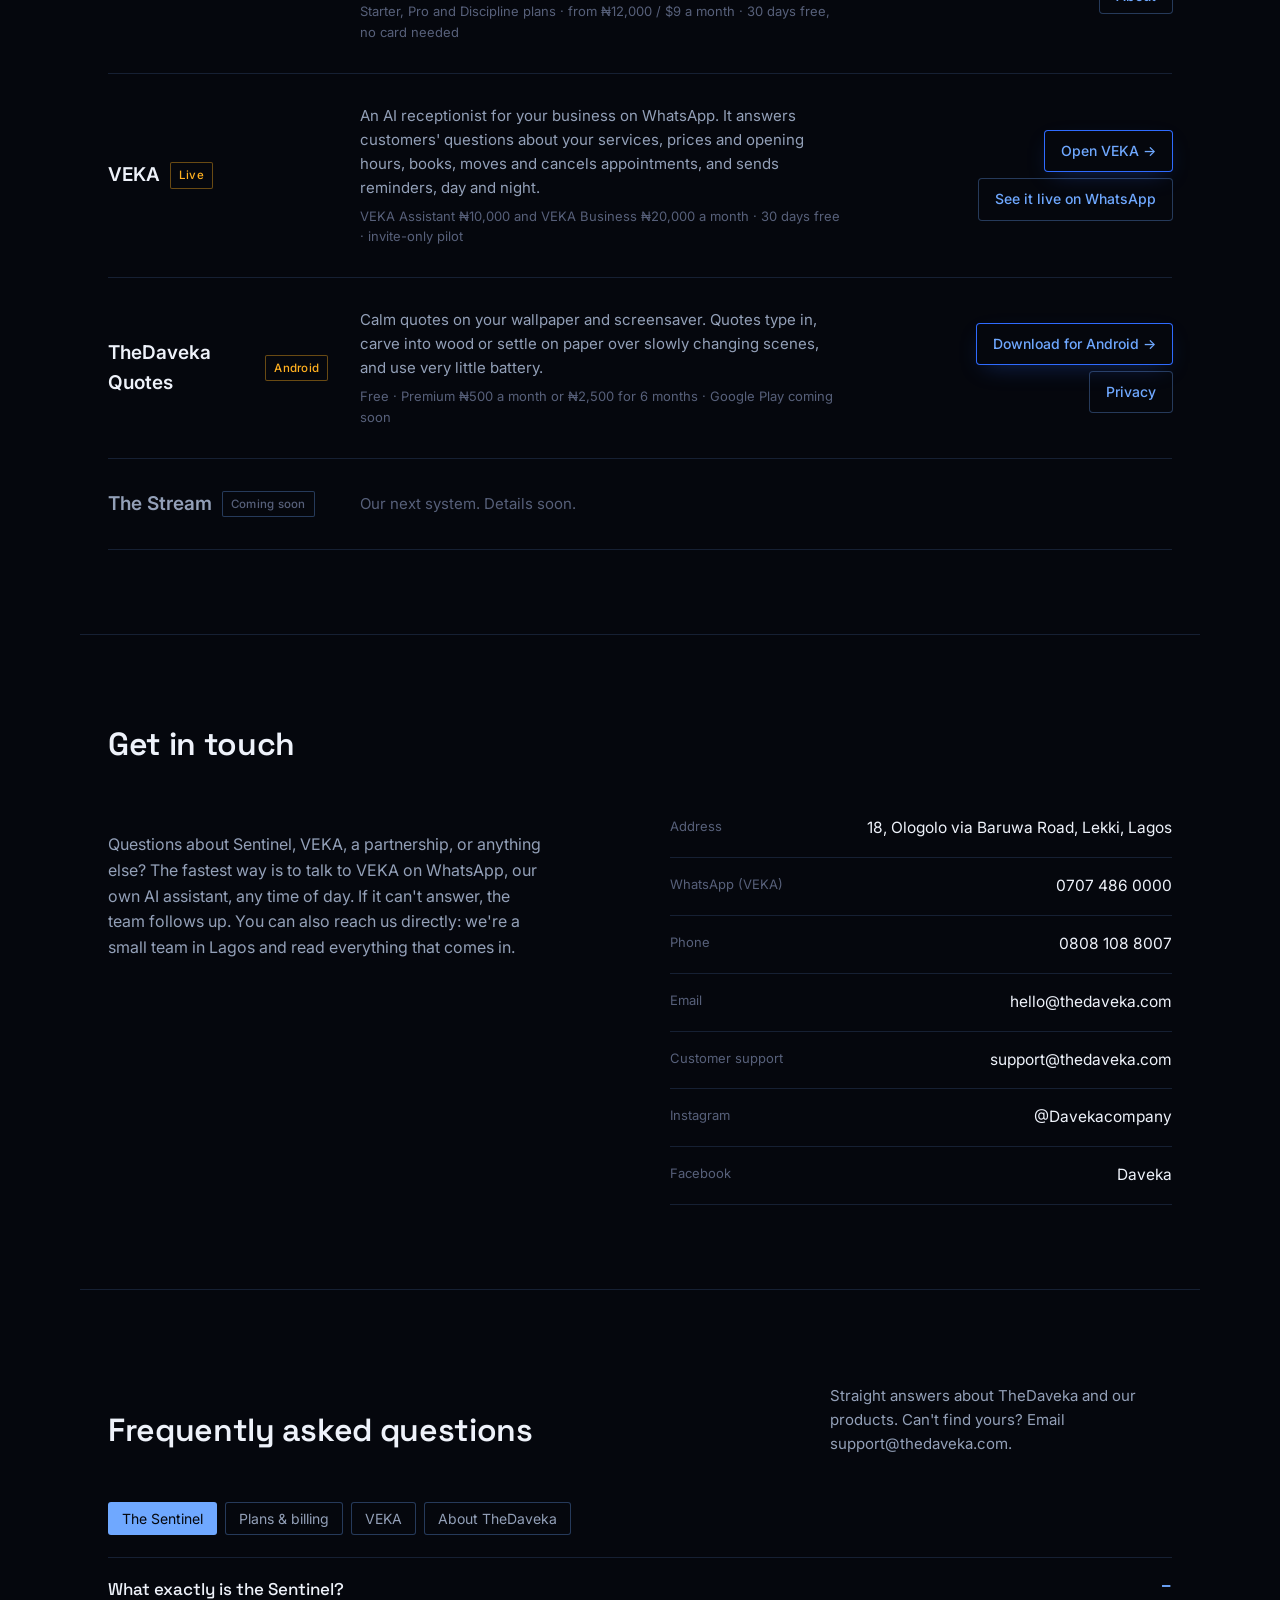
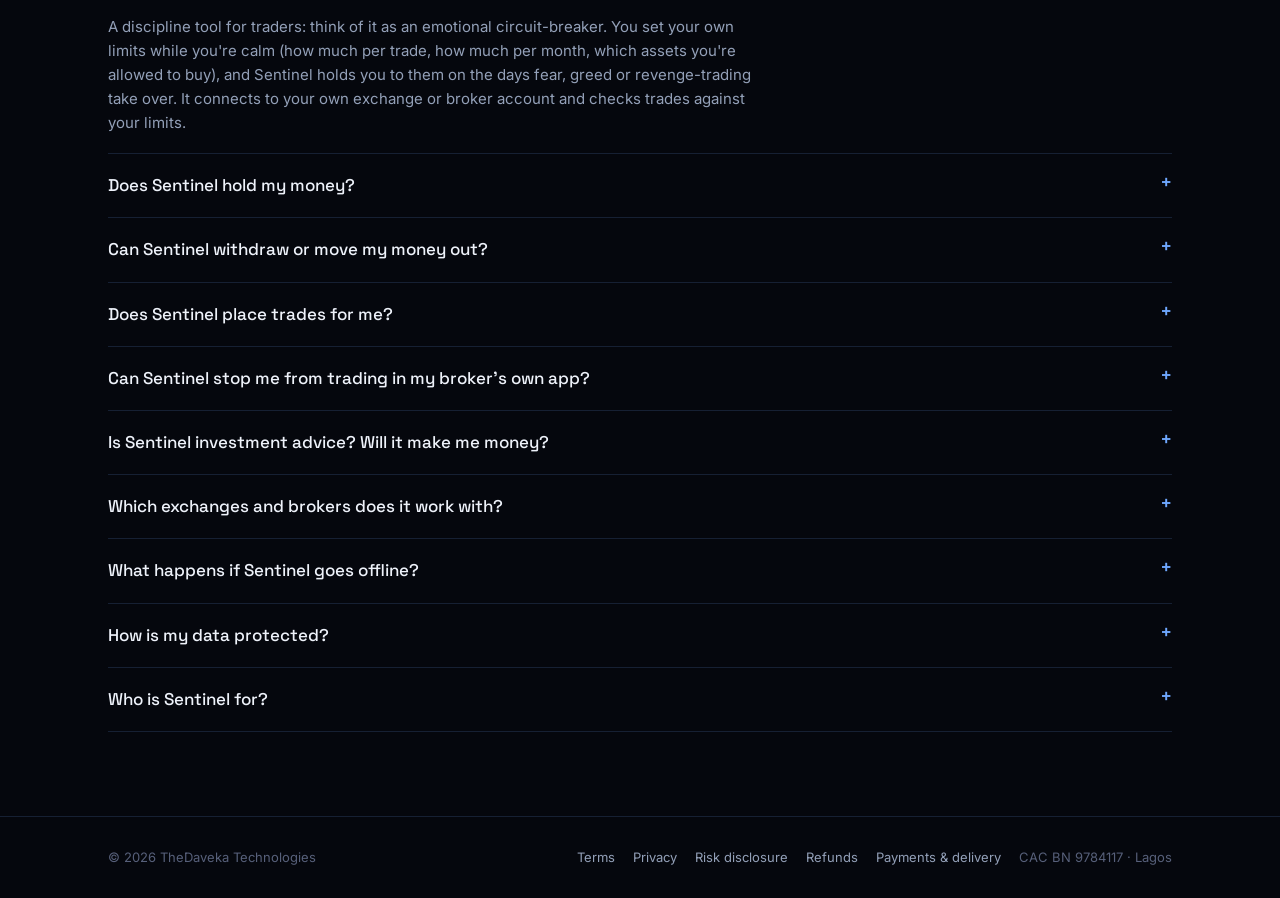
==== commit 873cb4cb: "Quotes v1.0.1: Premium ₦500 / $0.99 a month, ₦2,500 / $4.99 for 6 months Co-Authored-By: Claude Opus" ====
--- a/index.html
+++ b/index.html
@@ -283,7 +283,7 @@
       <div class="product">
         <div class="name">TheDaveka Quotes <span class="status live">Android</span></div>
         <div class="desc">Calm quotes on your wallpaper and screensaver. Quotes type in, carve into wood or settle on paper over slowly changing scenes, and use very little battery.
-          <span class="meta">Free &middot; Premium &#8358;1,399 a month or &#8358;5,000 for 6 months &middot; Google Play coming soon</span>
+          <span class="meta">Free &middot; Premium &#8358;500 a month or &#8358;2,500 for 6 months &middot; Google Play coming soon</span>
         </div>
         <div class="action">
           <a class="btn btn-primary btn-small" href="/quotes">Download for Android &rarr;</a>
